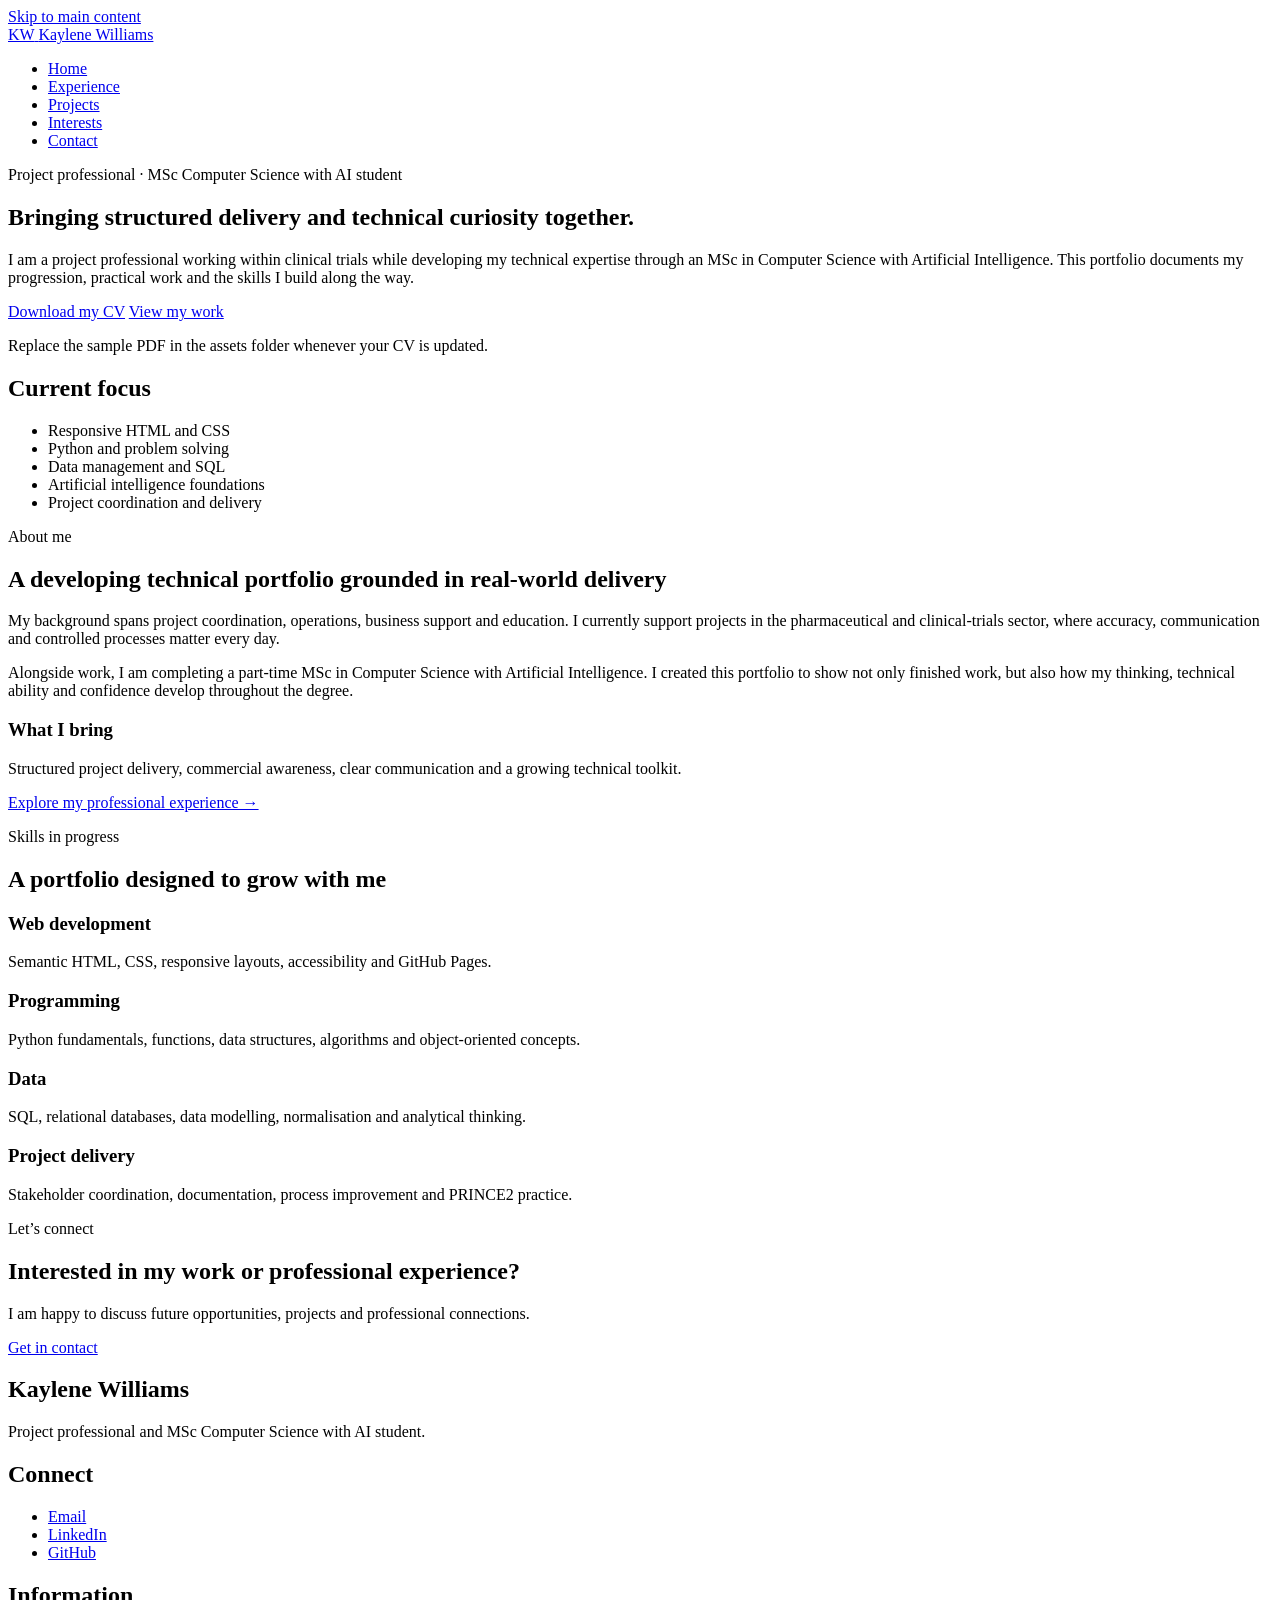
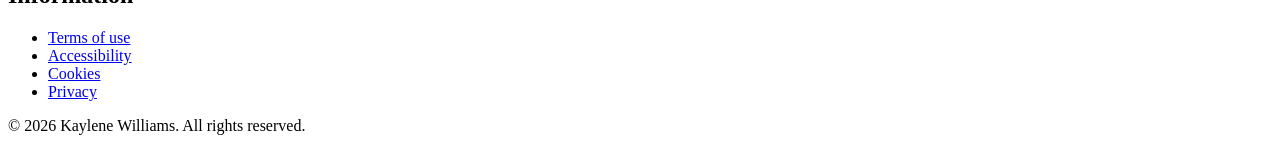
==== index.html @ 5cfa866e "Add files via upload" ====
<!DOCTYPE html>
<html lang="en">
<head>
  <meta charset="UTF-8">
  <meta name="viewport" content="width=device-width, initial-scale=1.0">
  <meta name="description" content="The professional portfolio of Kaylene Williams, project professional and MSc Computer Science with Artificial Intelligence student.">
  <title>Kaylene Williams | Portfolio</title>
  <link rel="stylesheet" href="styles.css">
</head>
<body>
  <a class="skip-link" href="#main-content">Skip to main content</a>

  <header class="site-header">
    <div class="header-inner">
      <a class="brand" href="index.html" aria-label="Kaylene Williams portfolio home">
        <span class="brand-mark" aria-hidden="true">KW</span>
        <span>Kaylene Williams</span>
      </a>
      <nav aria-label="Primary navigation">
        <ul class="nav-list">
          <li><a aria-current="page" href="index.html">Home</a></li>
          <li><a href="experience.html">Experience</a></li>
          <li><a href="projects.html">Projects</a></li>
          <li><a href="interests.html">Interests</a></li>
          <li><a href="contact.html">Contact</a></li>
        </ul>
      </nav>
    </div>
  </header>

  <main id="main-content">
    <section class="hero">
      <div class="hero-content">
        <p class="eyebrow">Project professional · MSc Computer Science with AI student</p>
        <h1>Bringing structured delivery and technical curiosity together.</h1>
        <p class="hero-summary">
          I am a project professional working within clinical trials while developing my technical
          expertise through an MSc in Computer Science with Artificial Intelligence. This portfolio
          documents my progression, practical work and the skills I build along the way.
        </p>
        <div class="button-row">
          <a class="button button-primary" href="assets/Kaylene-Williams-CV.pdf" download>Download my CV</a>
          <a class="button button-secondary" href="projects.html">View my work</a>
        </div>
        <p class="small-note">Replace the sample PDF in the assets folder whenever your CV is updated.</p>
      </div>
      <aside class="hero-panel" aria-label="Current focus">
        <h2>Current focus</h2>
        <ul class="check-list">
          <li>Responsive HTML and CSS</li>
          <li>Python and problem solving</li>
          <li>Data management and SQL</li>
          <li>Artificial intelligence foundations</li>
          <li>Project coordination and delivery</li>
        </ul>
      </aside>
    </section>

    <section class="section" aria-labelledby="about-heading">
      <div class="section-heading">
        <p class="eyebrow">About me</p>
        <h2 id="about-heading">A developing technical portfolio grounded in real-world delivery</h2>
      </div>
      <div class="two-column">
        <div>
          <p>
            My background spans project coordination, operations, business support and education.
            I currently support projects in the pharmaceutical and clinical-trials sector, where
            accuracy, communication and controlled processes matter every day.
          </p>
          <p>
            Alongside work, I am completing a part-time MSc in Computer Science with Artificial
            Intelligence. I created this portfolio to show not only finished work, but also how my
            thinking, technical ability and confidence develop throughout the degree.
          </p>
        </div>
        <div class="highlight-card">
          <h3>What I bring</h3>
          <p>Structured project delivery, commercial awareness, clear communication and a growing technical toolkit.</p>
          <a class="text-link" href="experience.html">Explore my professional experience →</a>
        </div>
      </div>
    </section>

    <section class="section section-tinted" aria-labelledby="skills-heading">
      <div class="section-heading">
        <p class="eyebrow">Skills in progress</p>
        <h2 id="skills-heading">A portfolio designed to grow with me</h2>
      </div>
      <div class="card-grid">
        <article class="card">
          <h3>Web development</h3>
          <p>Semantic HTML, CSS, responsive layouts, accessibility and GitHub Pages.</p>
        </article>
        <article class="card">
          <h3>Programming</h3>
          <p>Python fundamentals, functions, data structures, algorithms and object-oriented concepts.</p>
        </article>
        <article class="card">
          <h3>Data</h3>
          <p>SQL, relational databases, data modelling, normalisation and analytical thinking.</p>
        </article>
        <article class="card">
          <h3>Project delivery</h3>
          <p>Stakeholder coordination, documentation, process improvement and PRINCE2 practice.</p>
        </article>
      </div>
    </section>

    <section class="section callout" aria-labelledby="contact-heading">
      <div>
        <p class="eyebrow">Let’s connect</p>
        <h2 id="contact-heading">Interested in my work or professional experience?</h2>
        <p>I am happy to discuss future opportunities, projects and professional connections.</p>
      </div>
      <a class="button button-primary" href="contact.html">Get in contact</a>
    </section>
  </main>

  <footer class="site-footer">
    <div class="footer-grid">
      <section>
        <h2>Kaylene Williams</h2>
        <p>Project professional and MSc Computer Science with AI student.</p>
      </section>
      <section>
        <h2>Connect</h2>
        <ul class="footer-links">
          <li><a href="mailto:your-email@example.com">Email</a></li>
          <li><a href="https://www.linkedin.com/" rel="noopener noreferrer">LinkedIn</a></li>
          <li><a href="https://github.com/kaybytecode" rel="noopener noreferrer">GitHub</a></li>
        </ul>
      </section>
      <section>
        <h2>Information</h2>
        <ul class="footer-links">
          <li><a href="terms.html">Terms of use</a></li>
          <li><a href="accessibility.html">Accessibility</a></li>
          <li><a href="cookies.html">Cookies</a></li>
          <li><a href="privacy.html">Privacy</a></li>
        </ul>
      </section>
    </div>
    <p class="copyright">© 2026 Kaylene Williams. All rights reserved.</p>
  </footer>
</body>
</html>
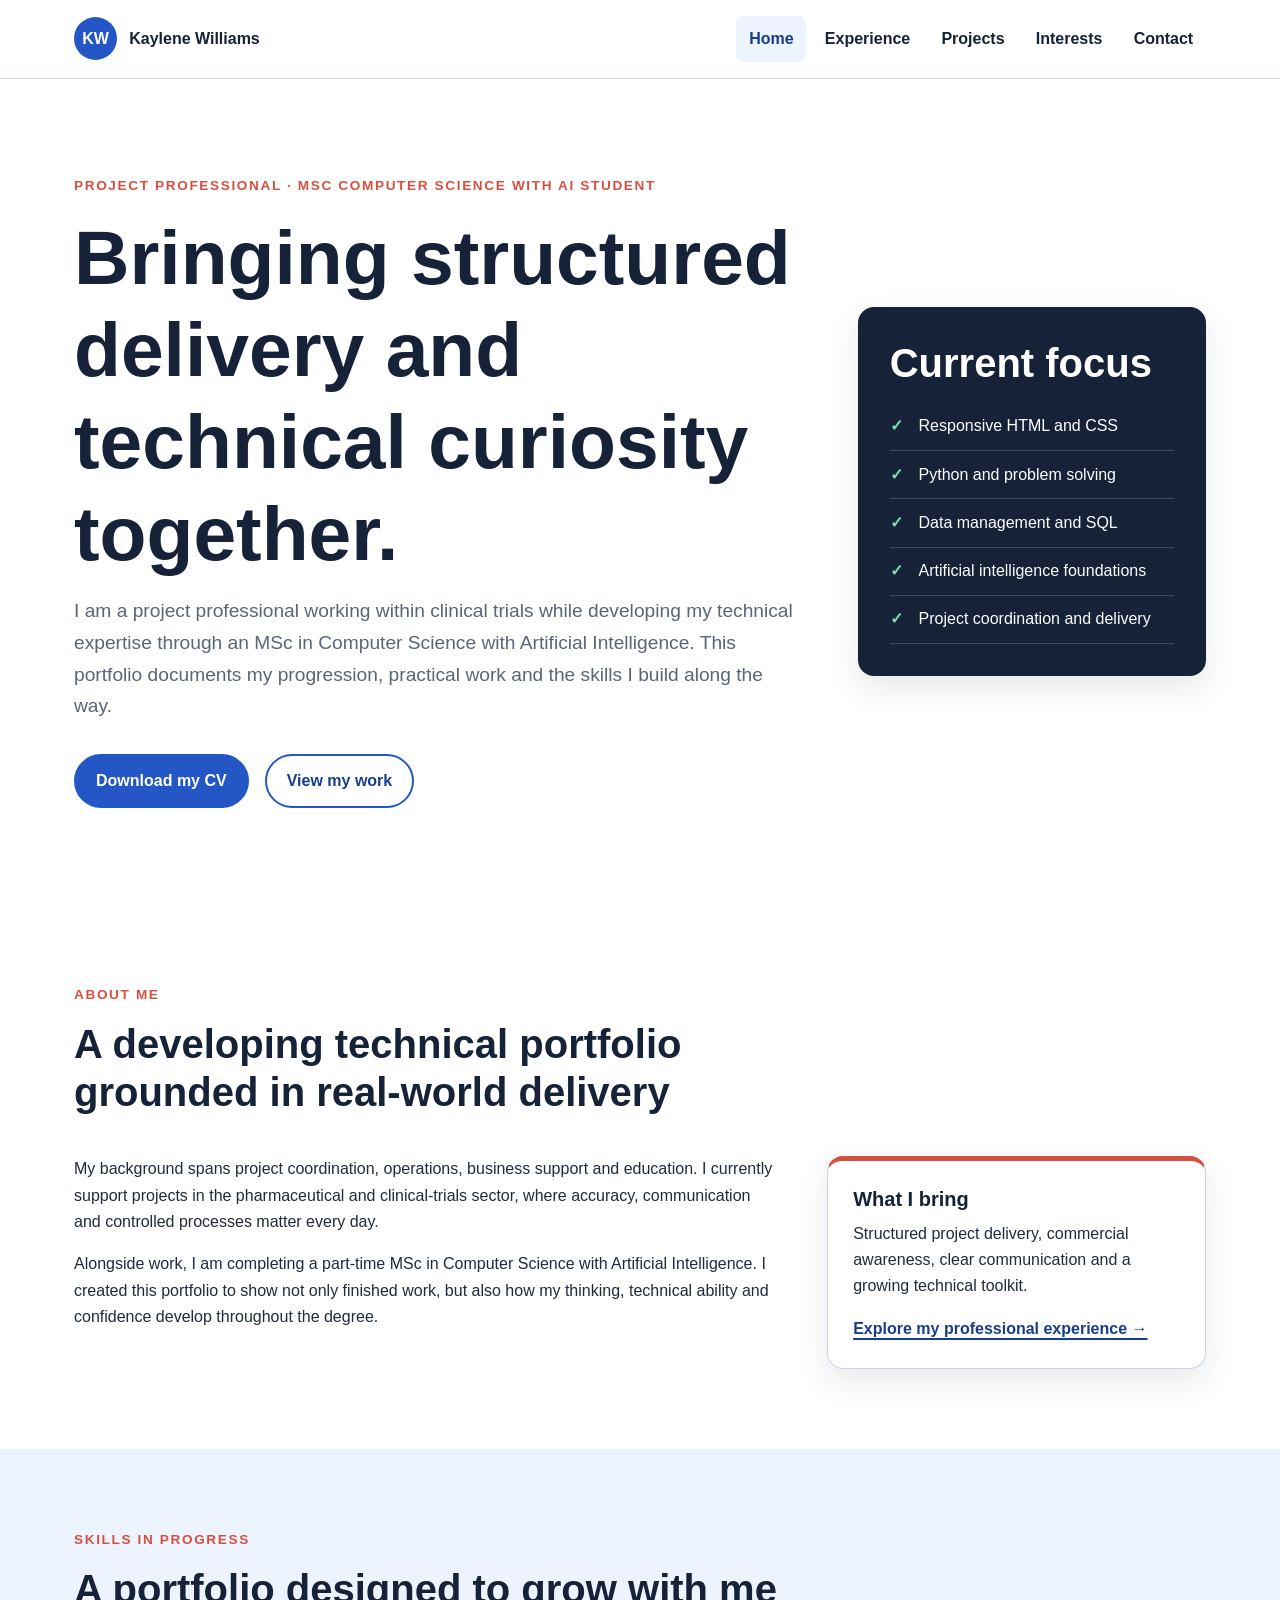
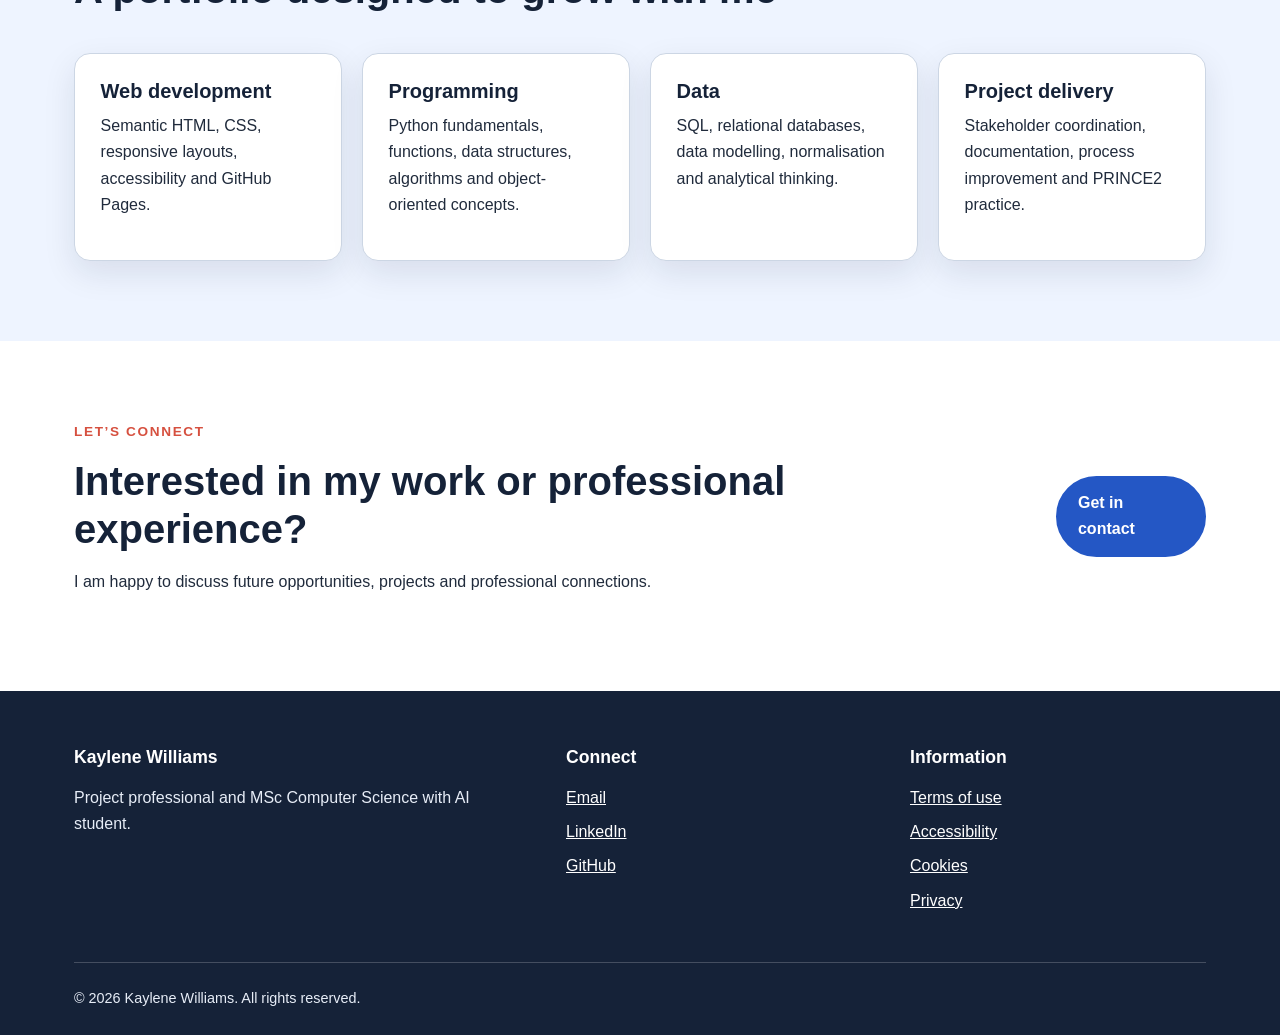
==== commit 433847c7: "Add files via upload" ====
--- a/index.html
+++ b/index.html
@@ -42,7 +42,7 @@
           <a class="button button-primary" href="assets/Kaylene-Williams-CV.pdf" download>Download my CV</a>
           <a class="button button-secondary" href="projects.html">View my work</a>
         </div>
-        <p class="small-note">Replace the sample PDF in the assets folder whenever your CV is updated.</p>
+      
       </div>
       <aside class="hero-panel" aria-label="Current focus">
         <h2>Current focus</h2>
--- a/styles.css
+++ b/styles.css
@@ -0,0 +1,167 @@
+:root {
+  --navy: #152238;
+  --blue: #2457c5;
+  --blue-dark: #173d8f;
+  --coral: #d6503f;
+  --cream: #fff9f2;
+  --pale-blue: #eef4ff;
+  --white: #ffffff;
+  --text: #202b3c;
+  --muted: #596579;
+  --border: #ccd6e4;
+  --shadow: 0 12px 32px rgba(21, 34, 56, 0.10);
+  --radius: 16px;
+  --max-width: 1180px;
+}
+
+* { box-sizing: border-box; }
+html { scroll-behavior: smooth; }
+body {
+  margin: 0;
+  background: var(--white);
+  color: var(--text);
+  font-family: Arial, Helvetica, sans-serif;
+  font-size: 1rem;
+  line-height: 1.65;
+}
+img { display: block; max-width: 100%; }
+a { color: var(--blue-dark); }
+a:hover { color: var(--coral); }
+a:focus-visible, button:focus-visible { outline: 3px solid var(--coral); outline-offset: 4px; }
+h1, h2, h3 { color: var(--navy); line-height: 1.2; }
+h1 { font-size: clamp(2.3rem, 6vw, 4.8rem); margin: 0 0 1rem; }
+h2 { font-size: clamp(1.7rem, 4vw, 2.5rem); margin: 0 0 1rem; }
+h3 { font-size: 1.25rem; margin: 0 0 0.6rem; }
+p { margin-top: 0; }
+
+.skip-link { position: absolute; left: -9999px; top: 0; z-index: 100; background: var(--navy); color: var(--white); padding: 0.75rem 1rem; }
+.skip-link:focus { left: 1rem; top: 1rem; }
+
+.site-header { background: var(--white); border-bottom: 1px solid var(--border); position: sticky; top: 0; z-index: 20; }
+.header-inner { max-width: var(--max-width); margin: 0 auto; padding: 1rem 1.5rem; display: flex; align-items: center; justify-content: space-between; gap: 2rem; }
+.brand { display: flex; align-items: center; gap: 0.75rem; color: var(--navy); font-weight: 700; text-decoration: none; }
+.brand-mark { display: grid; place-items: center; width: 2.7rem; height: 2.7rem; border-radius: 50%; background: var(--blue); color: var(--white); }
+.nav-list { display: flex; flex-wrap: wrap; gap: 0.35rem; list-style: none; margin: 0; padding: 0; }
+.nav-list a { display: block; color: var(--navy); font-weight: 700; padding: 0.6rem 0.8rem; text-decoration: none; border-radius: 8px; }
+.nav-list a:hover, .nav-list a[aria-current="page"] { background: var(--pale-blue); color: var(--blue-dark); }
+
+.hero { max-width: var(--max-width); margin: 0 auto; padding: 6rem 1.5rem; display: grid; grid-template-columns: minmax(0, 1.55fr) minmax(280px, 0.75fr); gap: 4rem; align-items: center; }
+.hero-summary { color: var(--muted); font-size: 1.2rem; max-width: 760px; }
+.hero-panel { background: var(--navy); color: var(--white); padding: 2rem; border-radius: var(--radius); box-shadow: var(--shadow); }
+.hero-panel h2 { color: var(--white); }
+.eyebrow { color: var(--coral); font-size: 0.85rem; font-weight: 800; letter-spacing: 0.12em; text-transform: uppercase; }
+.check-list { list-style: none; padding: 0; margin: 0; }
+.check-list li { padding: 0.65rem 0 0.65rem 1.8rem; border-bottom: 1px solid rgba(255,255,255,0.18); position: relative; }
+.check-list li::before { content: "✓"; position: absolute; left: 0; color: #7bdcb5; font-weight: 800; }
+
+.section { max-width: var(--max-width); margin: 0 auto; padding: 5rem 1.5rem; }
+.section-tinted { max-width: none; background: var(--pale-blue); padding-left: max(1.5rem, calc((100% - var(--max-width)) / 2 + 1.5rem)); padding-right: max(1.5rem, calc((100% - var(--max-width)) / 2 + 1.5rem)); }
+.section-heading { max-width: 800px; margin-bottom: 2.5rem; }
+.two-column { display: grid; grid-template-columns: 1.3fr 0.7fr; gap: 3rem; align-items: start; }
+.highlight-card, .card, .project-card, .gallery-card, .contact-panel { background: var(--white); border: 1px solid var(--border); border-radius: var(--radius); padding: 1.6rem; box-shadow: var(--shadow); }
+.highlight-card { border-top: 5px solid var(--coral); }
+.card-grid { display: grid; grid-template-columns: repeat(4, 1fr); gap: 1.25rem; }
+.card-label, .timeline-date { color: var(--blue-dark); font-size: 0.85rem; font-weight: 800; letter-spacing: 0.06em; text-transform: uppercase; }
+.button-row { display: flex; flex-wrap: wrap; gap: 1rem; margin-top: 2rem; }
+.button { display: inline-block; border: 2px solid var(--blue); border-radius: 999px; font-weight: 800; padding: 0.75rem 1.25rem; text-decoration: none; }
+.button-primary { background: var(--blue); color: var(--white); }
+.button-primary:hover { background: var(--blue-dark); border-color: var(--blue-dark); color: var(--white); }
+.button-secondary { background: transparent; color: var(--blue-dark); }
+.small-note { color: var(--muted); font-size: 0.9rem; margin-top: 1rem; }
+.text-link { font-weight: 800; text-decoration-thickness: 2px; text-underline-offset: 4px; }
+.callout { display: flex; align-items: center; justify-content: space-between; gap: 2rem; }
+
+.page-banner { background: var(--cream); padding: 5rem max(1.5rem, calc((100% - var(--max-width)) / 2 + 1.5rem)); }
+.page-banner p:last-child { color: var(--muted); font-size: 1.15rem; max-width: 760px; }
+.timeline { border-left: 3px solid var(--border); margin-left: 0.6rem; padding-left: 2.2rem; }
+.timeline-item { position: relative; padding: 0 0 3.5rem; max-width: 900px; }
+.timeline-item::before { content: ""; position: absolute; left: -2.73rem; top: 0.4rem; width: 1rem; height: 1rem; border: 4px solid var(--blue); border-radius: 50%; background: var(--white); }
+.organisation { color: var(--muted); font-weight: 700; }
+.achievement { background: var(--pale-blue); border-left: 4px solid var(--blue); padding: 1rem; }
+
+.project-grid { display: grid; grid-template-columns: repeat(2, 1fr); gap: 1.5rem; }
+.project-card { display: flex; flex-direction: column; }
+.project-card .text-link, .project-card .coming-soon { margin-top: auto; }
+.tag-list { display: flex; flex-wrap: wrap; list-style: none; gap: 0.5rem; margin: 1rem 0 1.5rem; padding: 0; }
+.tag-list li { background: var(--pale-blue); color: var(--blue-dark); border-radius: 999px; font-size: 0.85rem; font-weight: 700; padding: 0.3rem 0.75rem; }
+.coming-soon { color: var(--muted); font-weight: 700; }
+
+.gallery-grid { display: grid; grid-template-columns: repeat(3, 1fr); gap: 1.5rem; }
+.gallery-card { margin: 0; padding: 0; overflow: hidden; }
+.gallery-card figcaption { padding: 1.4rem; }
+.image-placeholder { aspect-ratio: 4 / 3; background-color: var(--pale-blue); background-size: cover; }
+.cooking { background-image: linear-gradient(135deg, #f4a261, #e76f51); }
+.outdoors { background-image: linear-gradient(135deg, #84a98c, #2f6690); }
+.reading { background-image: linear-gradient(135deg, #cdb4db, #6d597a); }
+.travel { background-image: linear-gradient(135deg, #8ecae6, #ffb703); }
+.creative { background-image: linear-gradient(135deg, #ffafcc, #9b5de5); }
+.learning { background-image: linear-gradient(135deg, #90e0ef, #2457c5); }
+
+.contact-grid { display: grid; grid-template-columns: 1fr 1fr; gap: 3rem; align-items: start; }
+.contact-list p { padding-bottom: 1rem; border-bottom: 1px solid var(--border); }
+.contact-panel { background: var(--pale-blue); }
+.contact-grid form {
+  display: grid;
+  gap: 0.75rem;
+  margin-top: 1.5rem;
+}
+
+.contact-grid label {
+  font-weight: 700;
+}
+
+.contact-grid input,
+.contact-grid textarea {
+  width: 100%;
+  padding: 0.75rem;
+  border: 1px solid var(--border);
+  border-radius: 0.5rem;
+  font: inherit;
+}
+
+.contact-grid textarea {
+  resize: vertical;
+}
+
+.contact-grid form .button {
+  justify-self: start;
+  margin-top: 0.5rem;
+}
+
+.legal-page { max-width: 850px; margin: 0 auto; padding: 5rem 1.5rem; }
+.legal-page h1 { font-size: clamp(2.2rem, 5vw, 3.5rem); }
+
+.site-footer { background: var(--navy); color: #e7edf7; padding: 3.5rem max(1.5rem, calc((100% - var(--max-width)) / 2 + 1.5rem)) 1.5rem; }
+.site-footer h2 { color: var(--white); font-size: 1.1rem; }
+.site-footer a { color: var(--white); }
+.site-footer a:hover { color: #ffb7ad; }
+.footer-grid { display: grid; grid-template-columns: 1.5fr 1fr 1fr; gap: 3rem; }
+.footer-links { list-style: none; padding: 0; margin: 0; }
+.footer-links li { margin-bottom: 0.5rem; }
+.copyright { border-top: 1px solid rgba(255,255,255,0.2); margin: 2.5rem 0 0; padding-top: 1.5rem; font-size: 0.9rem; }
+
+@media (max-width: 900px) {
+  .header-inner { align-items: flex-start; flex-direction: column; gap: 0.8rem; }
+  .site-header { position: static; }
+  .hero, .two-column, .contact-grid { grid-template-columns: 1fr; }
+  .hero { padding-top: 4rem; gap: 2rem; }
+  .card-grid, .gallery-grid { grid-template-columns: repeat(2, 1fr); }
+  .footer-grid { grid-template-columns: repeat(2, 1fr); }
+}
+
+@media (max-width: 620px) {
+  .header-inner { padding: 1rem; }
+  .nav-list { display: grid; grid-template-columns: repeat(2, 1fr); width: 100%; }
+  .nav-list a { text-align: center; }
+  .hero, .section { padding: 3.5rem 1rem; }
+  .page-banner { padding: 3.5rem 1rem; }
+  .card-grid, .project-grid, .gallery-grid, .footer-grid { grid-template-columns: 1fr; }
+  .callout { align-items: flex-start; flex-direction: column; }
+  .button { width: 100%; text-align: center; }
+  .timeline { padding-left: 1.7rem; }
+  .timeline-item::before { left: -2.23rem; }
+}
+
+@media (prefers-reduced-motion: reduce) {
+  html { scroll-behavior: auto; }
+}
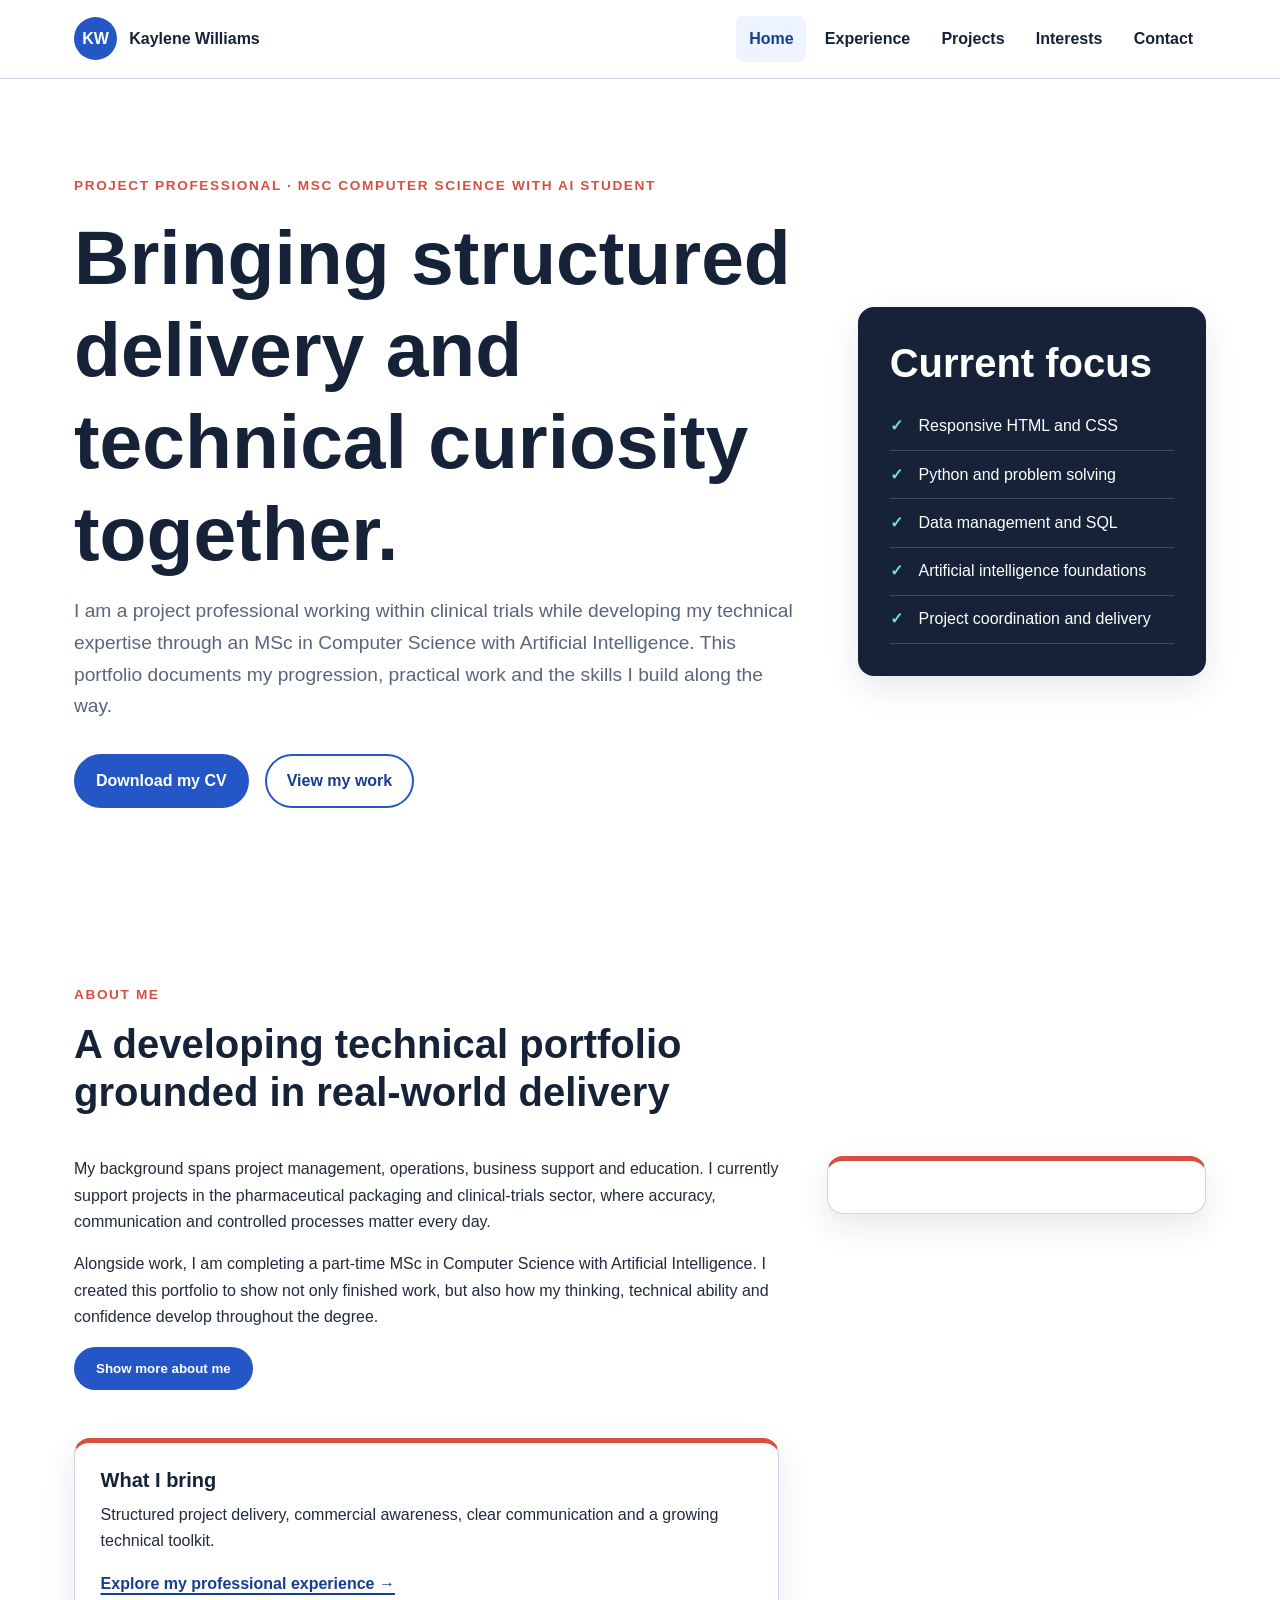
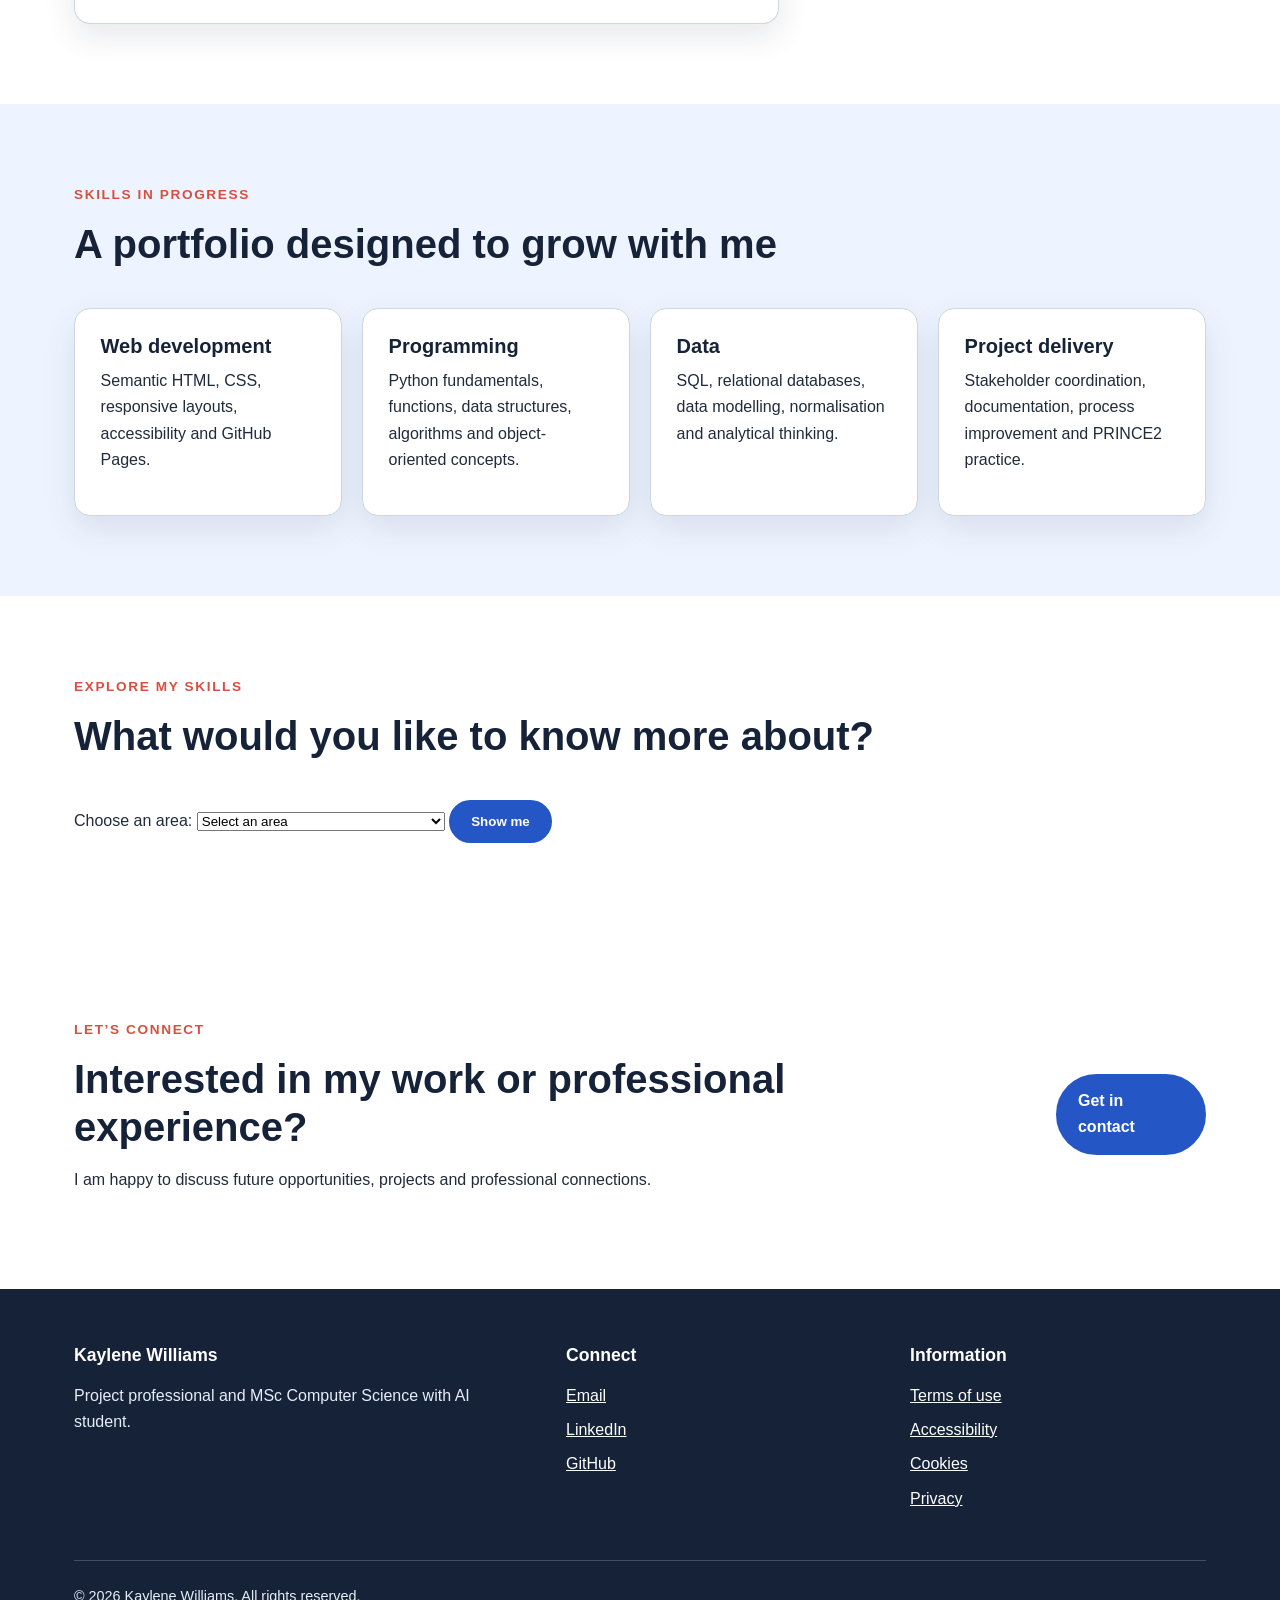
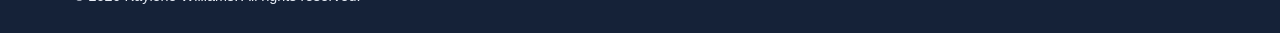
==== commit f6ed2c49: "Add files via upload" ====
--- a/index.html
+++ b/index.html
@@ -6,7 +6,9 @@
   <meta name="description" content="The professional portfolio of Kaylene Williams, project professional and MSc Computer Science with Artificial Intelligence student.">
   <title>Kaylene Williams | Portfolio</title>
   <link rel="stylesheet" href="styles.css">
+  <script src="script.js" defer></script>
 </head>
+
 <body>
   <a class="skip-link" href="#main-content">Skip to main content</a>
 
@@ -64,8 +66,8 @@
       <div class="two-column">
         <div>
           <p>
-            My background spans project coordination, operations, business support and education.
-            I currently support projects in the pharmaceutical and clinical-trials sector, where
+            My background spans project management, operations, business support and education.
+            I currently support projects in the pharmaceutical packaging and clinical-trials sector, where
             accuracy, communication and controlled processes matter every day.
           </p>
           <p>
@@ -73,6 +75,46 @@
             Intelligence. I created this portfolio to show not only finished work, but also how my
             thinking, technical ability and confidence develop throughout the degree.
           </p>
+
+          <button
+    id="about-toggle"
+    class="button button-primary"
+    type="button"
+    aria-expanded="false"
+    aria-controls="about-extra">
+    Show more about me
+  </button>
+
+  <div id="about-extra" hidden>
+    <p>
+  I enjoy finding ways to make things work better, whether that
+  means organising a project, untangling a process or finding
+  a clearer way to share information. My professional experience
+  has made me curious about how technology could help with the
+  everyday challenges people face at work.
+</p>
+
+<p>
+  Studying Computer Science with AI is giving me the opportunity
+  to turn that curiosity into practical skills. I am particularly
+  interested in how software, data and AI can reduce repetitive
+  tasks and give people more time to focus on work that needs
+  their judgement and expertise.
+</p>
+
+<p>
+  I would like to build on my experience and knowledge to create solutions that help people
+  rather than leave it behind. This portfolio is a space to
+  share that progression: what I am learning, what I can create
+  and how I can apply it. I am proud of where I have started,
+  and excited to see where these skills take me.
+</p>
+  </div>
+
+</div>
+
+<div class="highlight-card">
+
         </div>
         <div class="highlight-card">
           <h3>What I bring</h3>
@@ -106,6 +148,31 @@
         </article>
       </div>
     </section>
+
+    <section class="section" aria-labelledby="explore-heading">
+  <div class="section-heading">
+    <p class="eyebrow">Explore my skills</p>
+    <h2 id="explore-heading">What would you like to know more about?</h2>
+  </div>
+
+  <form id="skills-form">
+    <label for="skill-choice">Choose an area:</label>
+   <select id="skill-choice" name="skill" required>
+    <option value="">Select an area</option>
+    <option value="delivery">Project coordination and delivery</option>
+    <option value="communication">Client and stakeholder communication</option>
+    <option value="improvement">Process improvement</option>
+    <option value="quality">Documentation and quality</option>
+    <option value="web">Web development</option>
+    <option value="python">Python and problem-solving</option>
+    <option value="data">Data and SQL</option>
+    <option value="organisation">Organisation and prioritisation</option>
+</select>
+    <button class="button button-primary" type="submit">Show me</button>
+  </form>
+
+  <p id="skill-result" aria-live="polite"></p>
+</section>
 
     <section class="section callout" aria-labelledby="contact-heading">
       <div>
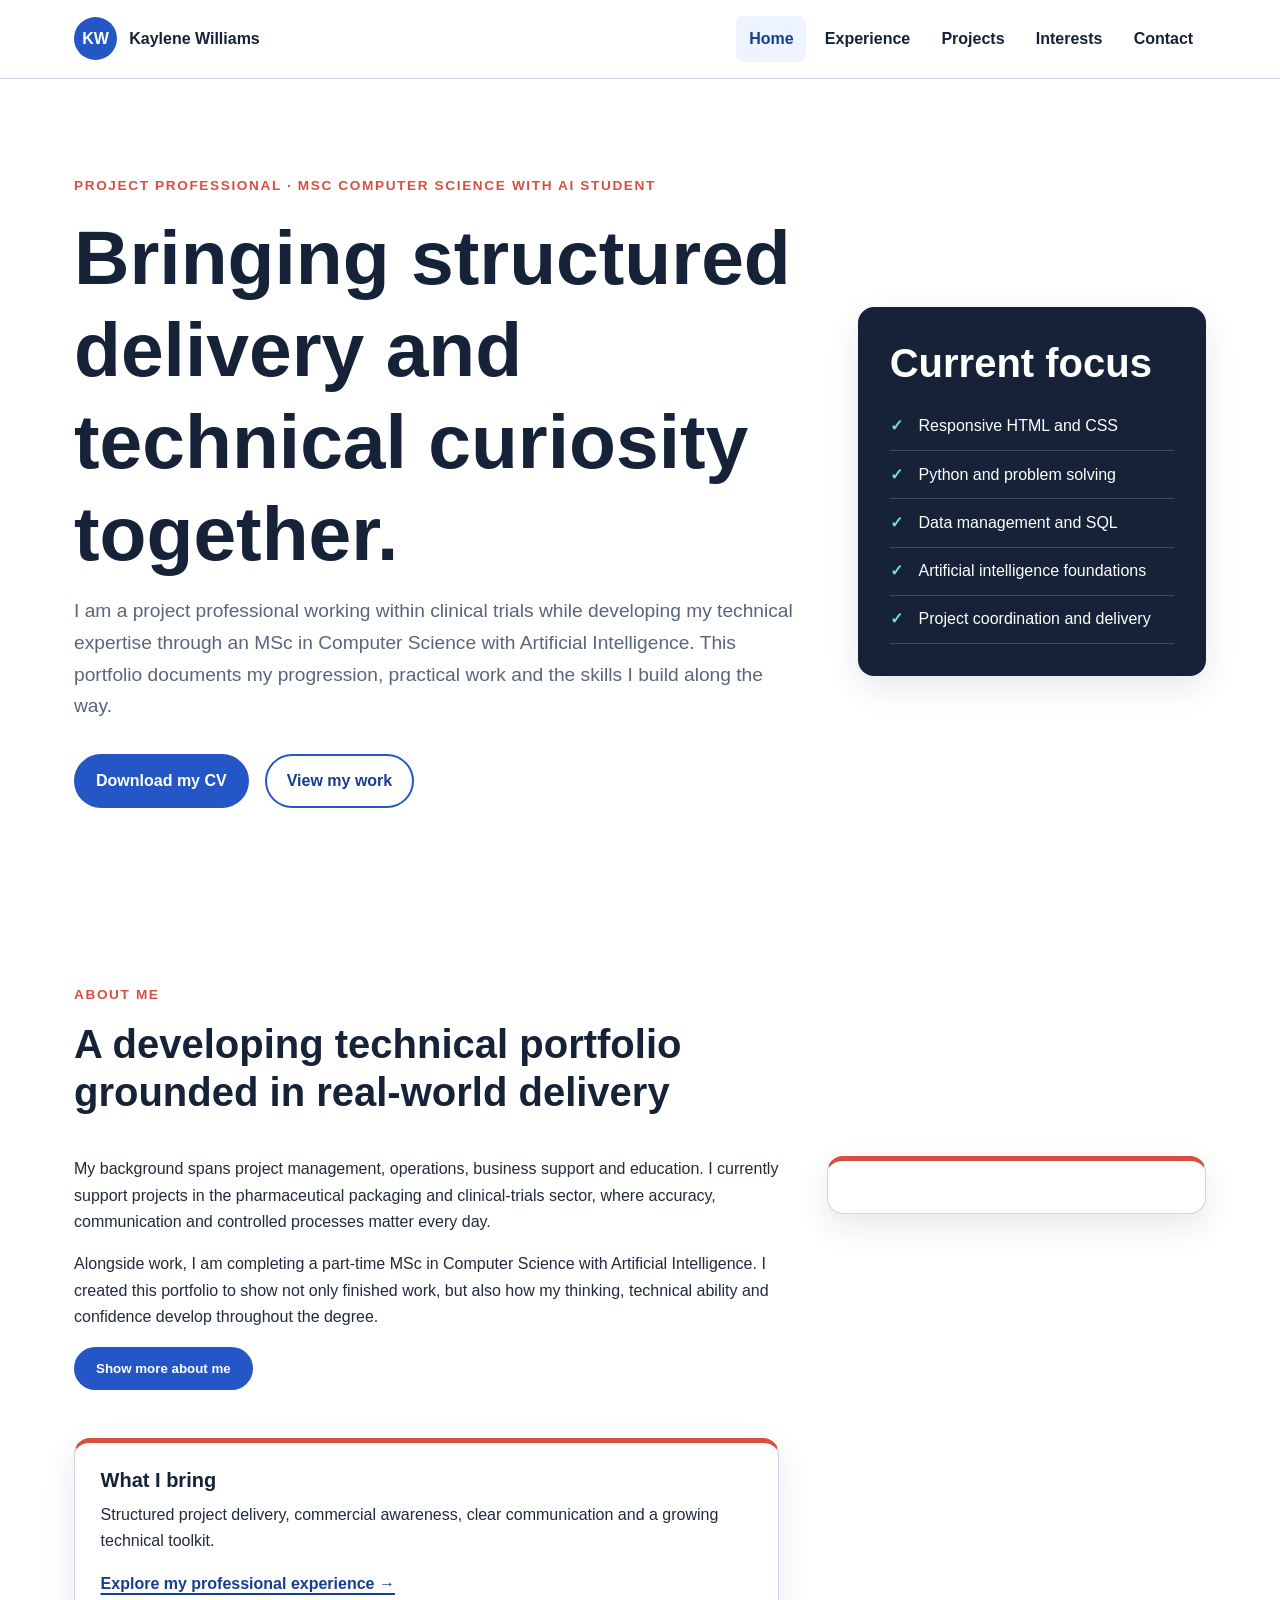
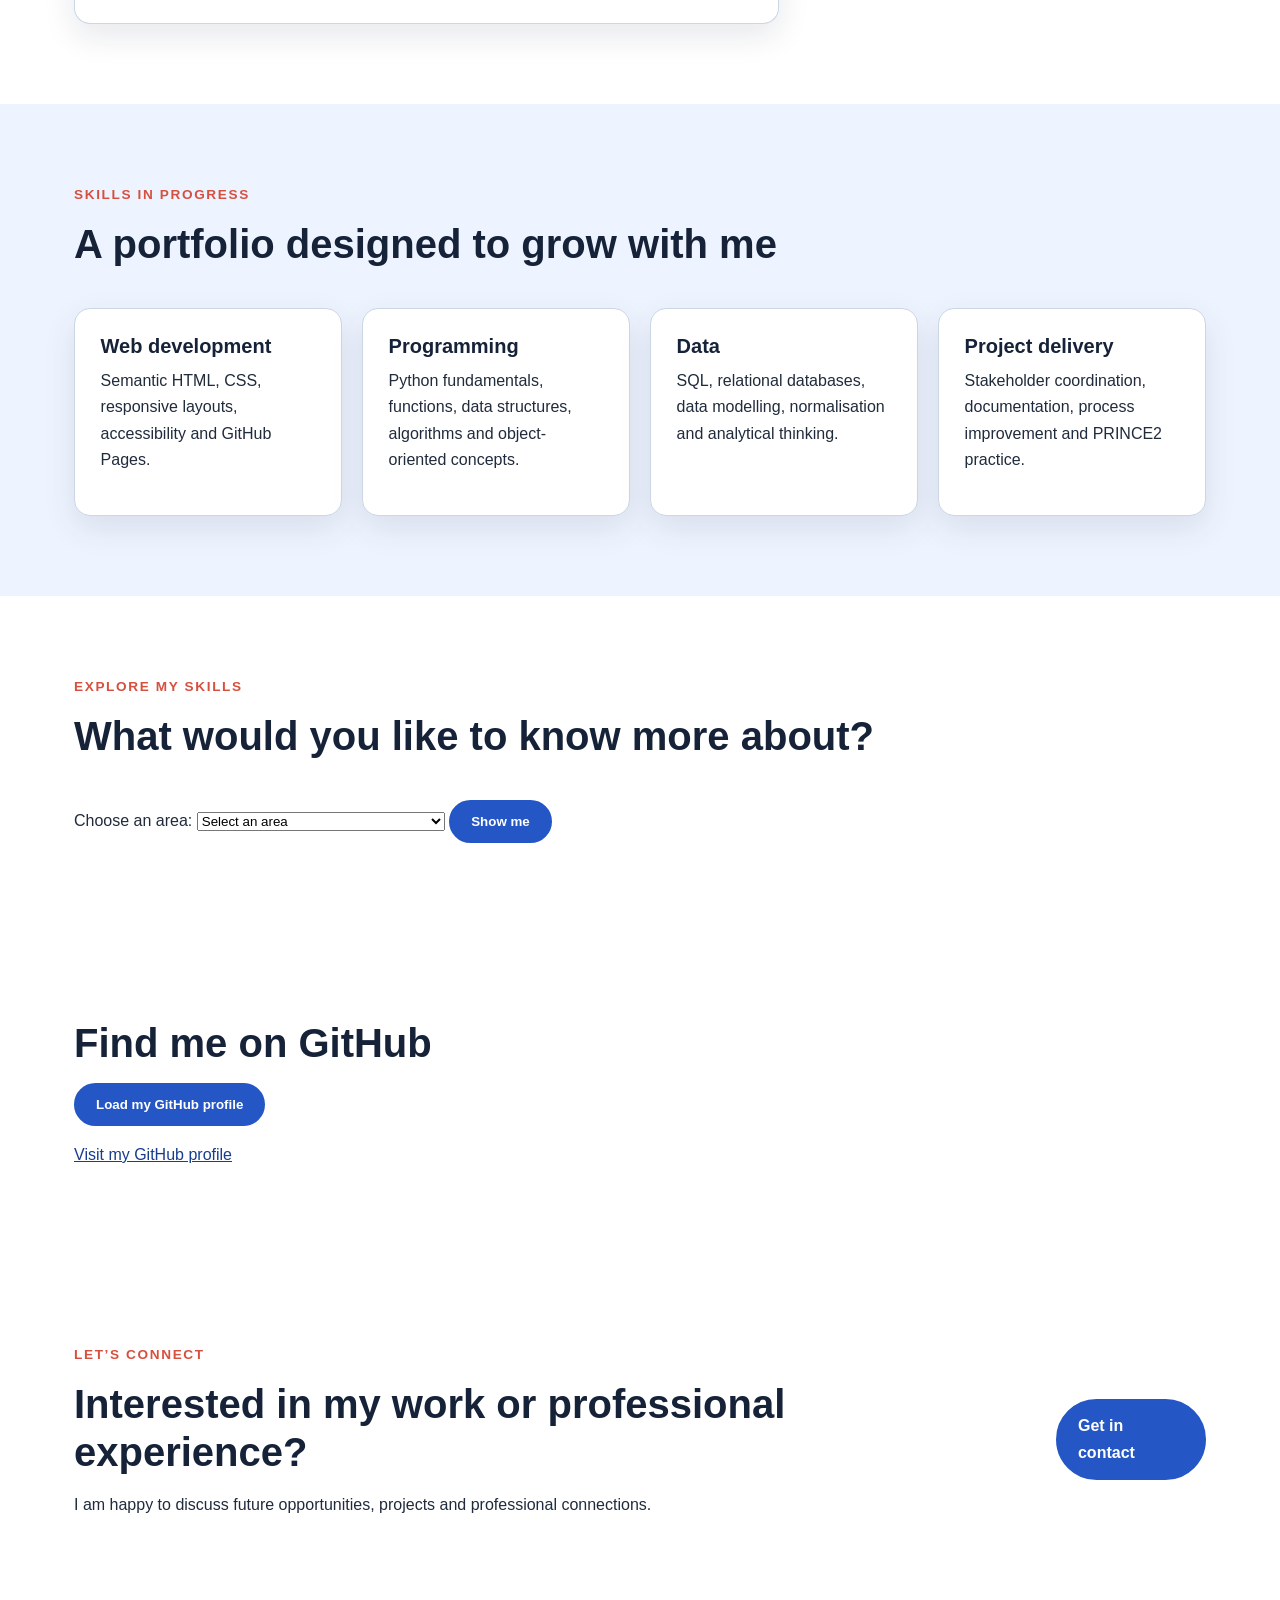
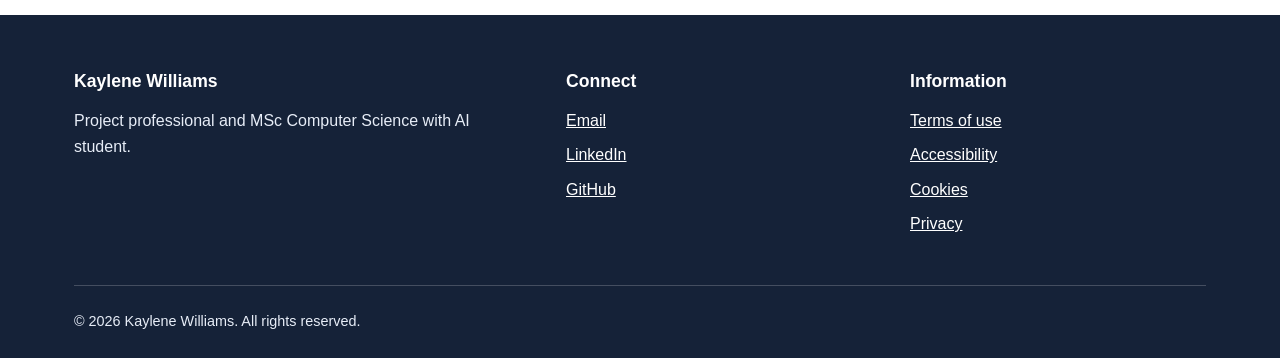
==== commit 69a3c9f6: "Add files via upload" ====
--- a/index.html
+++ b/index.html
@@ -174,6 +174,22 @@
   <p id="skill-result" aria-live="polite"></p>
 </section>
 
+<section class="section" aria-labelledby="github-heading">
+  <h2 id="github-heading">Find me on GitHub</h2>
+
+  <button id="github-button" class="button button-primary" type="button">
+    Load my GitHub profile
+  </button>
+
+  <p id="github-result" aria-live="polite"></p>
+  <a href="https://github.com/kaybytecode">Visit my GitHub profile</a>
+</section>
+
+  <p id="github-status" role="status" aria-live="polite"></p>
+
+  <div id="github-projects" class="card-grid"></div>
+</section>
+
     <section class="section callout" aria-labelledby="contact-heading">
       <div>
         <p class="eyebrow">Let’s connect</p>
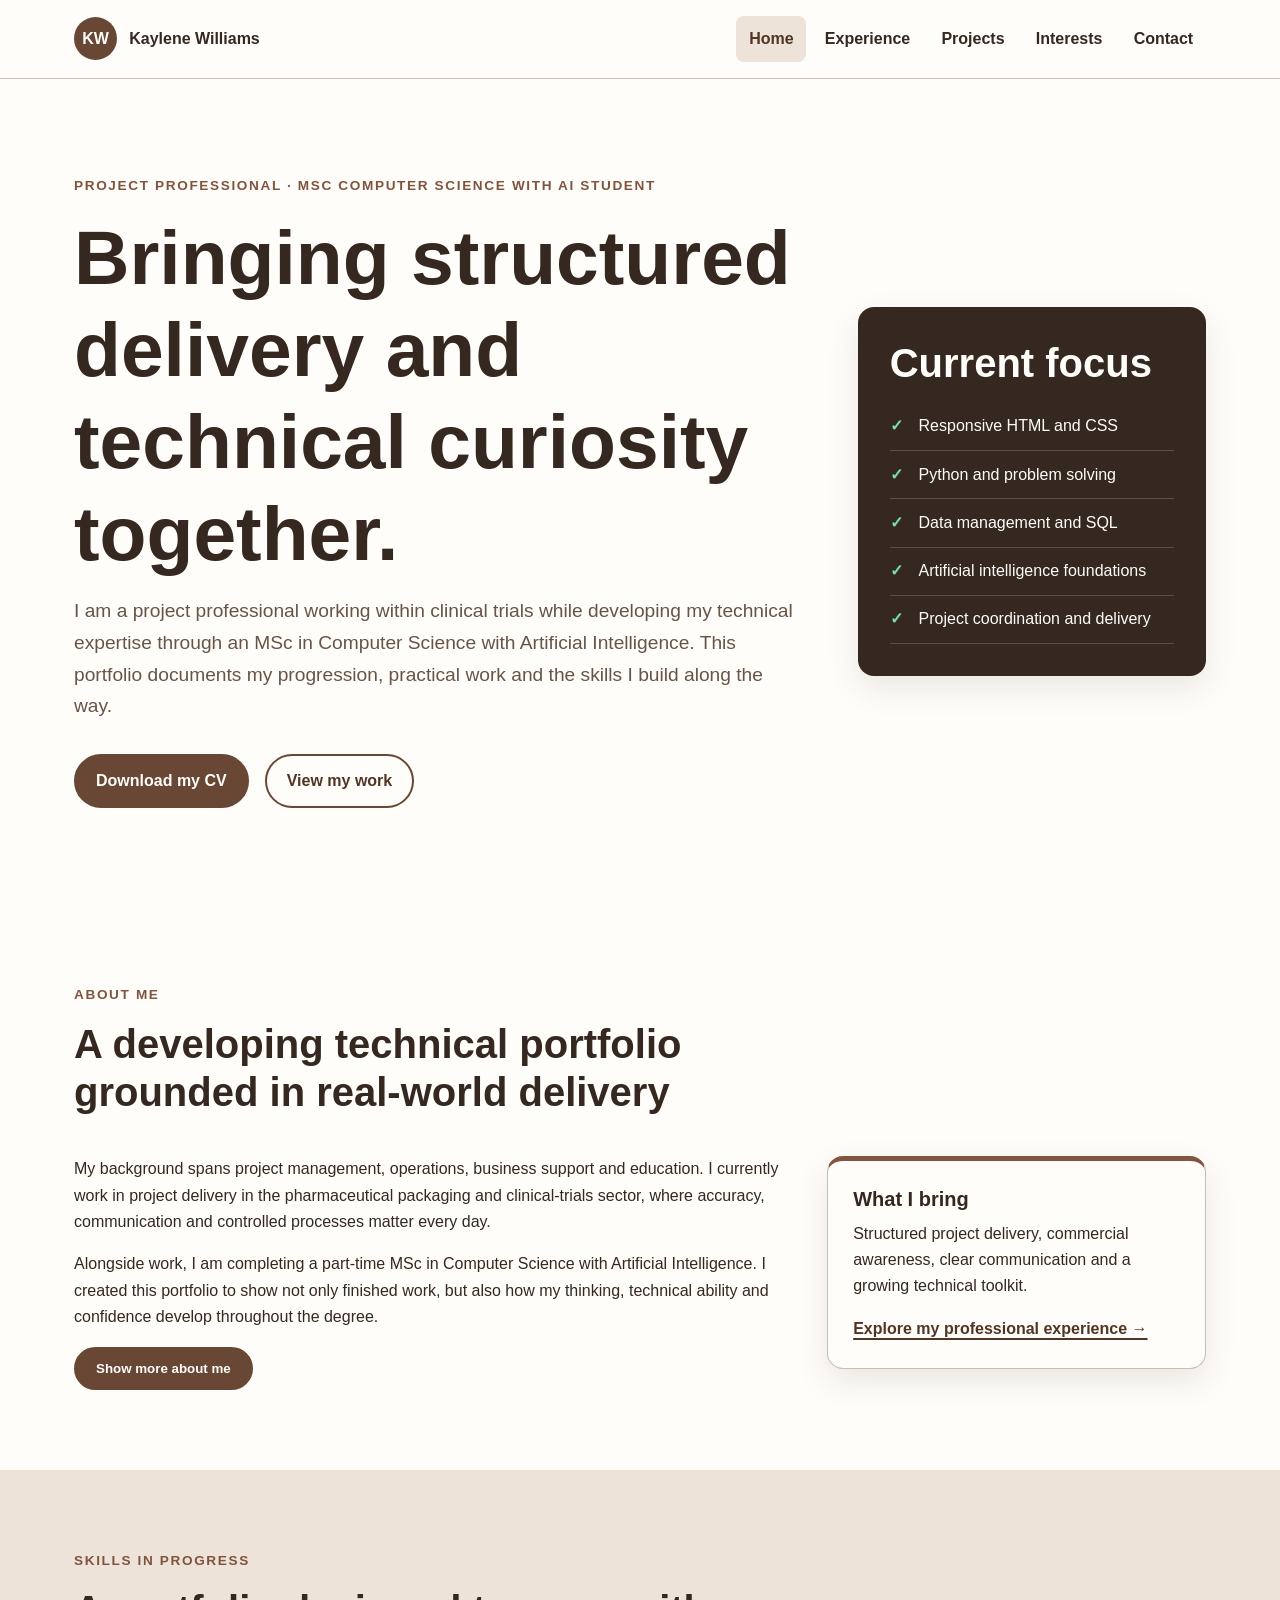
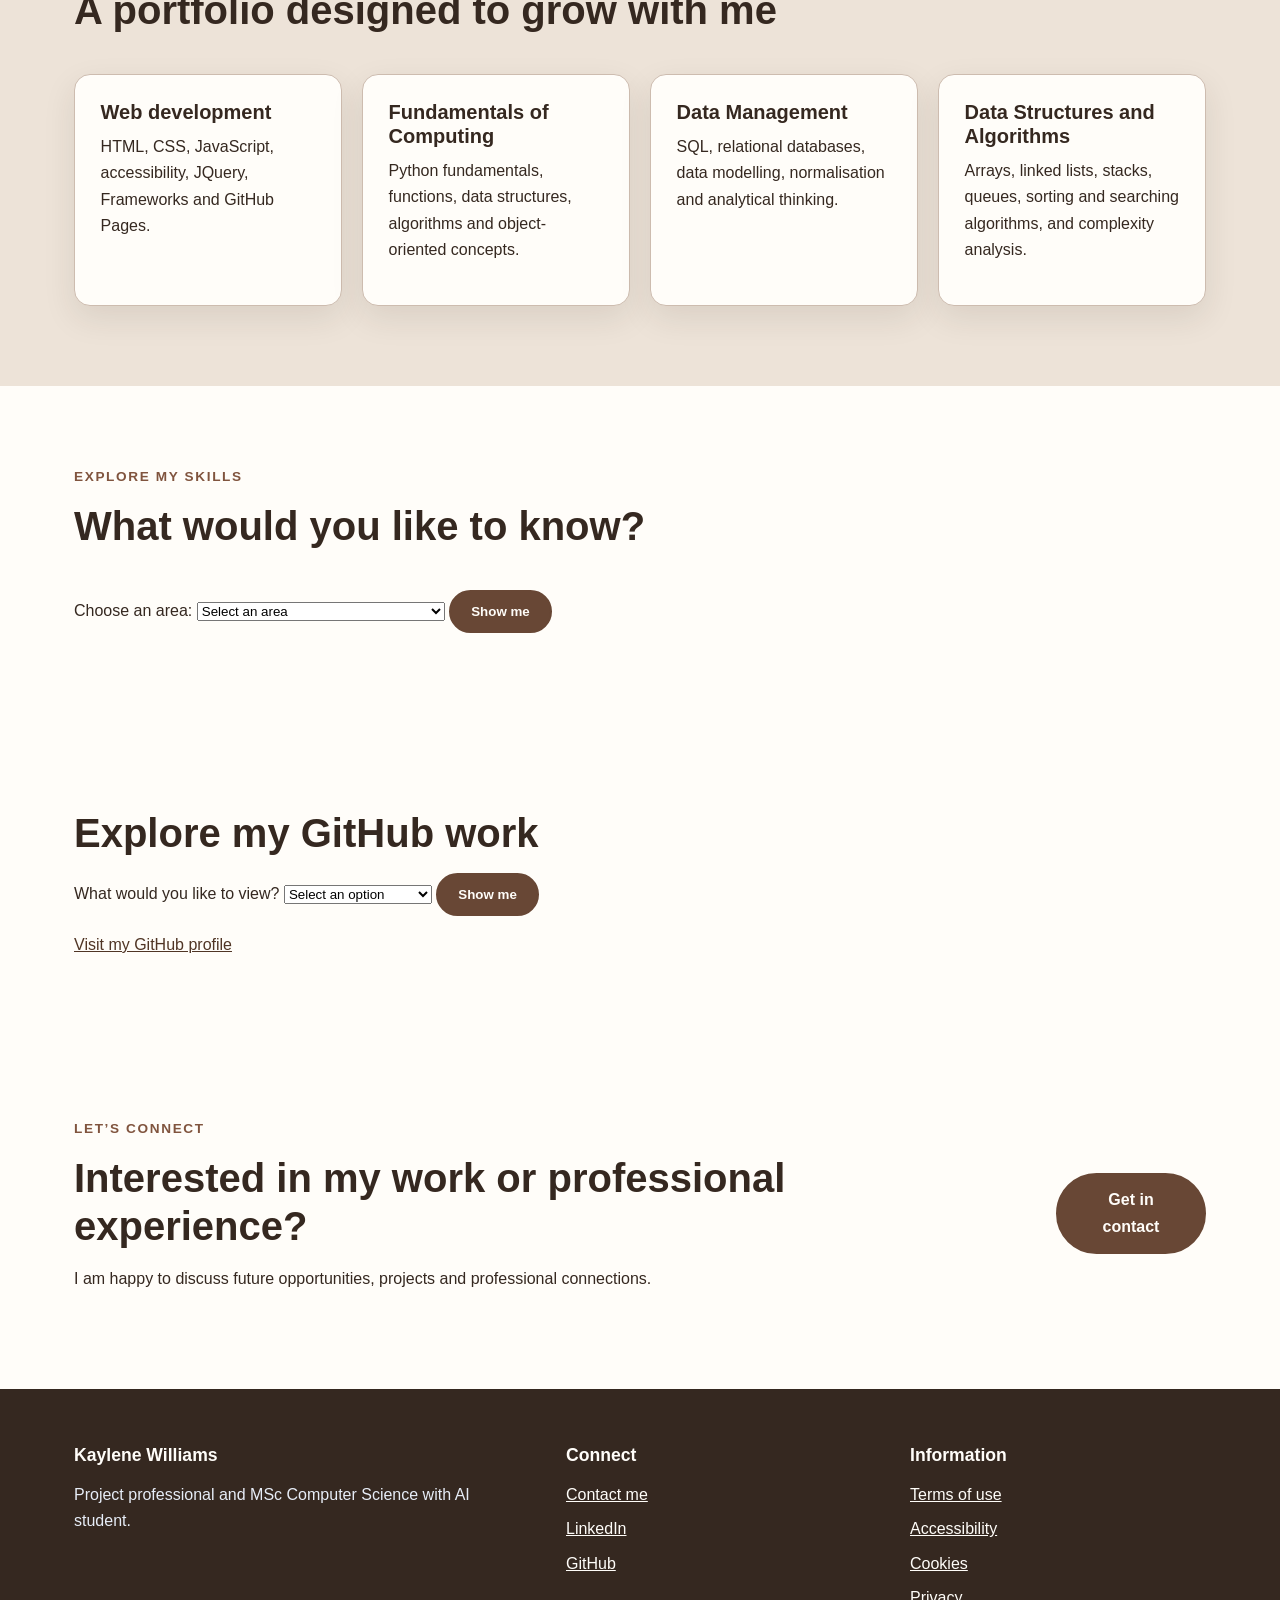
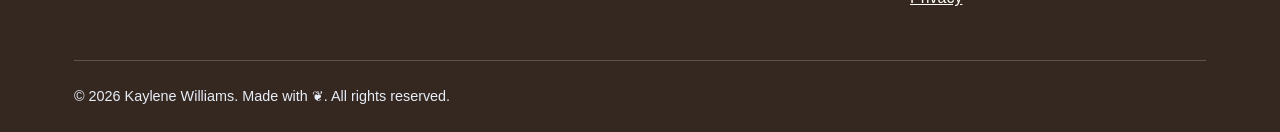
==== commit cd65275c: "Add files via upload" ====
--- a/index.html
+++ b/index.html
@@ -1,53 +1,84 @@
 <!DOCTYPE html>
 <html lang="en">
+
 <head>
   <meta charset="UTF-8">
   <meta name="viewport" content="width=device-width, initial-scale=1.0">
-  <meta name="description" content="The professional portfolio of Kaylene Williams, project professional and MSc Computer Science with Artificial Intelligence student.">
+  <meta name="description" content="Kaylene Williams' professional portfolio and MSc Computer Science with AI learning journey.">
+
   <title>Kaylene Williams | Portfolio</title>
-  <link rel="stylesheet" href="styles.css">
+
+   <link rel="stylesheet" href="styles.css">
+
+  <script src="https://code.jquery.com/jquery-3.7.1.min.js" defer></script>
   <script src="script.js" defer></script>
 </head>
 
 <body>
-  <a class="skip-link" href="#main-content">Skip to main content</a>
+
+  <a class="skip-link" href="#main-content">
+    Skip to main content
+  </a>
 
   <header class="site-header">
     <div class="header-inner">
-      <a class="brand" href="index.html" aria-label="Kaylene Williams portfolio home">
+
+      <a class="brand" href="index.html"
+         aria-label="Kaylene Williams portfolio home">
         <span class="brand-mark" aria-hidden="true">KW</span>
         <span>Kaylene Williams</span>
       </a>
+
       <nav aria-label="Primary navigation">
         <ul class="nav-list">
-          <li><a aria-current="page" href="index.html">Home</a></li>
+          <li><a href="index.html" aria-current="page">Home</a></li>
           <li><a href="experience.html">Experience</a></li>
           <li><a href="projects.html">Projects</a></li>
           <li><a href="interests.html">Interests</a></li>
           <li><a href="contact.html">Contact</a></li>
         </ul>
       </nav>
+
     </div>
   </header>
 
   <main id="main-content">
+
     <section class="hero">
       <div class="hero-content">
-        <p class="eyebrow">Project professional · MSc Computer Science with AI student</p>
-        <h1>Bringing structured delivery and technical curiosity together.</h1>
+
+        <p class="eyebrow">
+          Project professional · MSc Computer Science with AI student
+        </p>
+
+        <h1>
+          Bringing structured delivery and technical curiosity together.
+        </h1>
+
         <p class="hero-summary">
-          I am a project professional working within clinical trials while developing my technical
-          expertise through an MSc in Computer Science with Artificial Intelligence. This portfolio
-          documents my progression, practical work and the skills I build along the way.
+          I am a project professional working within clinical trials
+          while developing my technical expertise through an MSc in
+          Computer Science with Artificial Intelligence. This portfolio
+          documents my progression, practical work and the skills I
+          build along the way.
         </p>
+
         <div class="button-row">
-          <a class="button button-primary" href="assets/Kaylene-Williams-CV.pdf" download>Download my CV</a>
-          <a class="button button-secondary" href="projects.html">View my work</a>
+          <a class="button button-primary"
+          href="assets/Kaylene-Williams-CV.pdf" download>
+          Download my CV
+          </a>
+
+          <a class="button button-secondary" href="projects.html">
+            View my work
+          </a>
         </div>
-      
-      </div>
-      <aside class="hero-panel" aria-label="Current focus">
-        <h2>Current focus</h2>
+
+      </div>
+
+      <aside class="hero-panel" aria-labelledby="focus-heading">
+        <h2 id="focus-heading">Current focus</h2>
+
         <ul class="check-list">
           <li>Responsive HTML and CSS</li>
           <li>Python and problem solving</li>
@@ -58,164 +89,249 @@
       </aside>
     </section>
 
-    <section class="section" aria-labelledby="about-heading">
+      <section class="section" aria-labelledby="about-heading">
+
       <div class="section-heading">
         <p class="eyebrow">About me</p>
-        <h2 id="about-heading">A developing technical portfolio grounded in real-world delivery</h2>
-      </div>
+        <h2 id="about-heading">
+          A developing technical portfolio grounded in real-world delivery
+        </h2>
+      </div>
+
       <div class="two-column">
         <div>
-          <p>
-            My background spans project management, operations, business support and education.
-            I currently support projects in the pharmaceutical packaging and clinical-trials sector, where
-            accuracy, communication and controlled processes matter every day.
-          </p>
-          <p>
-            Alongside work, I am completing a part-time MSc in Computer Science with Artificial
-            Intelligence. I created this portfolio to show not only finished work, but also how my
-            thinking, technical ability and confidence develop throughout the degree.
-          </p>
-
-          <button
-    id="about-toggle"
-    class="button button-primary"
-    type="button"
-    aria-expanded="false"
-    aria-controls="about-extra">
-    Show more about me
-  </button>
-
-  <div id="about-extra" hidden>
-    <p>
-  I enjoy finding ways to make things work better, whether that
-  means organising a project, untangling a process or finding
-  a clearer way to share information. My professional experience
-  has made me curious about how technology could help with the
-  everyday challenges people face at work.
-</p>
-
-<p>
-  Studying Computer Science with AI is giving me the opportunity
-  to turn that curiosity into practical skills. I am particularly
-  interested in how software, data and AI can reduce repetitive
-  tasks and give people more time to focus on work that needs
-  their judgement and expertise.
-</p>
-
-<p>
-  I would like to build on my experience and knowledge to create solutions that help people
-  rather than leave it behind. This portfolio is a space to
-  share that progression: what I am learning, what I can create
-  and how I can apply it. I am proud of where I have started,
-  and excited to see where these skills take me.
-</p>
-  </div>
-
-</div>
-
-<div class="highlight-card">
-
+
+          <p>
+            My background spans project management, operations,
+            business support and education. I currently work in project delivery
+            in the pharmaceutical packaging and clinical-trials
+            sector, where accuracy, communication and controlled
+            processes matter every day.
+          </p>
+
+          <p>
+            Alongside work, I am completing a part-time MSc in Computer
+            Science with Artificial Intelligence. I created this
+            portfolio to show not only finished work, but also how my
+            thinking, technical ability and confidence develop
+            throughout the degree.
+          </p>
+
+          <button id="about-toggle"
+                  class="button button-primary"
+                  type="button"
+                  aria-expanded="false"
+                  aria-controls="about-extra">
+            Show more about me
+          </button>
+
+     <div id="about-extra" hidden>
+
+            <p>
+              I enjoy finding ways to make things work better,
+              whether that means organising a project, untangling a
+              process or finding a clearer way to share information.
+              My professional experience has made me curious about
+              how technology could help with the everyday challenges
+              people face at work.
+            </p>
+
+            <p>
+              Studying Computer Science with AI is giving me the
+              opportunity to turn that curiosity into practical
+              skills. I am particularly interested in how software,
+              data and AI can reduce repetitive tasks and give people
+              more time to focus on work that needs their judgement
+              and expertise.
+            </p>
+
+            <p>
+              I would like to build on my experience and knowledge
+              to create solutions that help people rather than leave
+              it behind. This portfolio is a space to share that
+              progression: what I am learning, what I can create
+              and how I can apply it. I am proud of where I have
+              started, and excited to see where these skills take me.
+            </p>
+
+          </div>
         </div>
+
         <div class="highlight-card">
           <h3>What I bring</h3>
-          <p>Structured project delivery, commercial awareness, clear communication and a growing technical toolkit.</p>
-          <a class="text-link" href="experience.html">Explore my professional experience →</a>
+
+          <p>
+            Structured project delivery, commercial awareness,
+            clear communication and a growing technical toolkit.
+          </p>
+
+          <a class="text-link" href="experience.html">
+            Explore my professional experience →
+          </a>
         </div>
+
       </div>
     </section>
 
-    <section class="section section-tinted" aria-labelledby="skills-heading">
+    <section class="section section-tinted"
+             aria-labelledby="skills-heading">
+
       <div class="section-heading">
         <p class="eyebrow">Skills in progress</p>
         <h2 id="skills-heading">A portfolio designed to grow with me</h2>
       </div>
+
       <div class="card-grid">
+
         <article class="card">
           <h3>Web development</h3>
-          <p>Semantic HTML, CSS, responsive layouts, accessibility and GitHub Pages.</p>
+          <p>
+            HTML, CSS, JavaScript, accessibility, JQuery, Frameworks
+            and GitHub Pages.
+          </p>
         </article>
+
         <article class="card">
-          <h3>Programming</h3>
-          <p>Python fundamentals, functions, data structures, algorithms and object-oriented concepts.</p>
+          <h3>Fundamentals of Computing</h3>
+          <p>
+            Python fundamentals, functions, data structures,
+            algorithms and object-oriented concepts.
+          </p>
         </article>
+
         <article class="card">
-          <h3>Data</h3>
-          <p>SQL, relational databases, data modelling, normalisation and analytical thinking.</p>
+          <h3>Data Management</h3>
+          <p>
+            SQL, relational databases, data modelling,
+            normalisation and analytical thinking.
+          </p>
         </article>
+
         <article class="card">
-          <h3>Project delivery</h3>
-          <p>Stakeholder coordination, documentation, process improvement and PRINCE2 practice.</p>
+          <h3>Data Structures and Algorithms</h3>
+          <p>
+            Arrays, linked lists, stacks, queues, sorting and searching
+            algorithms, and complexity analysis.
+          </p>
         </article>
+
       </div>
     </section>
 
     <section class="section" aria-labelledby="explore-heading">
-  <div class="section-heading">
-    <p class="eyebrow">Explore my skills</p>
-    <h2 id="explore-heading">What would you like to know more about?</h2>
-  </div>
-
-  <form id="skills-form">
-    <label for="skill-choice">Choose an area:</label>
-   <select id="skill-choice" name="skill" required>
-    <option value="">Select an area</option>
-    <option value="delivery">Project coordination and delivery</option>
-    <option value="communication">Client and stakeholder communication</option>
-    <option value="improvement">Process improvement</option>
-    <option value="quality">Documentation and quality</option>
-    <option value="web">Web development</option>
-    <option value="python">Python and problem-solving</option>
-    <option value="data">Data and SQL</option>
-    <option value="organisation">Organisation and prioritisation</option>
-</select>
-    <button class="button button-primary" type="submit">Show me</button>
-  </form>
-
-  <p id="skill-result" aria-live="polite"></p>
+
+      <div class="section-heading">
+        <p class="eyebrow">Explore my skills</p>
+        <h2 id="explore-heading">
+          What would you like to know?
+        </h2>
+      </div>
+
+      <form id="skills-form">
+        <label for="skill-choice">Choose an area:</label>
+
+        <select id="skill-choice" name="skill" required>
+          <option value="">Select an area</option>
+          <option value="delivery">
+            Project coordination and delivery
+          </option>
+          <option value="communication">
+            Client and stakeholder communication
+          </option>
+          <option value="improvement">Process improvement</option>
+          <option value="quality">Documentation and quality</option>
+          <option value="web">Web development</option>
+          <option value="python">Python and problem-solving</option>
+          <option value="data">Data and SQL</option>
+          <option value="organisation">
+            Organisation and prioritisation
+          </option>
+        </select>
+
+        <button class="button button-primary" type="submit">
+          Show me
+        </button>
+      </form>
+
+      <p id="skill-result" aria-live="polite"></p>
+
+    </section>
+
+    <section class="section" aria-labelledby="github-heading">
+      <h2 id="github-heading">Explore my GitHub work</h2>
+
+      <form id="github-form">
+        <label for="github-choice">What would you like to view?</label>
+
+        <select id="github-choice" name="github-choice" required>
+          <option value="">Select an option</option>
+          <option value="profile">My profile</option>
+          <option value="repositories">My latest repositories</option>
+        </select>
+
+        <button class="button button-primary" type="submit">
+          Show me
+        </button>
+      </form>
+
+  <p id="github-result" aria-live="polite"></p>
+  <ul id="github-repositories"></ul>
+
+  <a href="https://github.com/kaybytecode">
+    Visit my GitHub profile
+  </a>
 </section>
 
-<section class="section" aria-labelledby="github-heading">
-  <h2 id="github-heading">Find me on GitHub</h2>
-
-  <button id="github-button" class="button button-primary" type="button">
-    Load my GitHub profile
-  </button>
-
-  <p id="github-result" aria-live="polite"></p>
-  <a href="https://github.com/kaybytecode">Visit my GitHub profile</a>
-</section>
-
-  <p id="github-status" role="status" aria-live="polite"></p>
-
-  <div id="github-projects" class="card-grid"></div>
-</section>
-
     <section class="section callout" aria-labelledby="contact-heading">
+
       <div>
         <p class="eyebrow">Let’s connect</p>
-        <h2 id="contact-heading">Interested in my work or professional experience?</h2>
-        <p>I am happy to discuss future opportunities, projects and professional connections.</p>
-      </div>
-      <a class="button button-primary" href="contact.html">Get in contact</a>
+
+        <h2 id="contact-heading">
+          Interested in my work or professional experience?
+        </h2>
+
+        <p>
+          I am happy to discuss future opportunities,
+          projects and professional connections.
+        </p>
+      </div>
+
+      <a class="button button-primary" href="contact.html">
+        Get in contact
+      </a>
+
     </section>
+
   </main>
 
   <footer class="site-footer">
     <div class="footer-grid">
+
       <section>
         <h2>Kaylene Williams</h2>
-        <p>Project professional and MSc Computer Science with AI student.</p>
+        <p>
+          Project professional and MSc Computer Science with AI student.
+        </p>
       </section>
+
       <section>
         <h2>Connect</h2>
+
         <ul class="footer-links">
-          <li><a href="mailto:your-email@example.com">Email</a></li>
-          <li><a href="https://www.linkedin.com/" rel="noopener noreferrer">LinkedIn</a></li>
-          <li><a href="https://github.com/kaybytecode" rel="noopener noreferrer">GitHub</a></li>
+          <li><a href="contact.html">Contact me</a></li>
+          <li>
+            <a href="https://www.linkedin.com/in/kaylenewilliams">
+              LinkedIn
+            </a>
+          </li>
+          <li><a href="https://github.com/kaybytecode">GitHub</a></li>
         </ul>
       </section>
+
       <section>
         <h2>Information</h2>
+
         <ul class="footer-links">
           <li><a href="terms.html">Terms of use</a></li>
           <li><a href="accessibility.html">Accessibility</a></li>
@@ -223,8 +339,106 @@
           <li><a href="privacy.html">Privacy</a></li>
         </ul>
       </section>
+
     </div>
-    <p class="copyright">© 2026 Kaylene Williams. All rights reserved.</p>
+
+    <p class="copyright"> © 2026 Kaylene Williams. Made with ❦. All rights reserved.</p>
   </footer>
+
 </body>
 </html>
+
+<!--
+LEARNING RESOURCES AND DEVELOPMENT ACKNOWLEDGEMENTS
+
+Weekly module materials:
+Web Technologies module lectures, readings and practical activities.
+
+Week 1 — HTML foundations and publishing
+Module materials covering HTML structure, headings, paragraphs,
+links, client-server architecture and GitHub Pages publishing.
+
+Week 2 — Accessibility and usability
+Module materials covering HTML styling, text formatting,
+accessibility, user interface design and usability.
+
+Week 3 — CSS and responsive web design
+W3Schools — Responsive Web Design
+https://www.w3schools.com/css/css_rwd_intro.asp
+
+W3Schools — CSS Grid Layout
+https://www.w3schools.com/css/css_grid.asp
+
+W3Schools — CSS Examples
+https://www.w3schools.com/css/css_examples.asp
+
+Week 4 — HTML forms and JavaScript
+W3Schools — HTML Forms
+https://www.w3schools.com/html/html_forms.asp
+
+W3Schools — JavaScript Tutorial
+https://www.w3schools.com/js/default.asp
+
+Week 5 — Functions, the DOM, APIs and JSON
+W3Schools — JavaScript Function Definitions
+https://www.w3schools.com/js/js_function_definition.asp
+
+W3Schools — JavaScript HTML DOM
+https://www.w3schools.com/js/js_htmldom.asp
+
+W3Schools — JavaScript Web APIs
+https://www.w3schools.com/js/js_api_intro.asp
+
+W3Schools — JavaScript JSON
+https://www.w3schools.com/js/js_json.asp
+
+Week 6 — jQuery and frameworks
+W3Schools — jQuery Tutorial
+https://www.w3schools.com/jquery/default.asp
+
+W3Schools — jQuery Hide and Show
+https://www.w3schools.com/jquery/jquery_hide_show.asp
+
+W3Schools — jQuery Get Content and Attributes
+https://www.w3schools.com/jquery/jquery_dom_get.asp
+
+W3Schools — jQuery Examples
+https://www.w3schools.com/jquery/jquery_examples.asp
+
+W3Schools — Bootstrap 5 Get Started
+https://www.w3schools.com/bootstrap5/bootstrap_get_started.php
+
+Additional accessibility resources:
+freeCodeCamp.org — I used the following to learn Accessibility: Full a11y Tutorial
+https://www.youtube.com/watch?v=e2nkq3h1P68
+
+Coding2GO — Why You Should Start Using ARIA Attributes in HTML
+https://www.youtube.com/watch?v=JP2VkfYF5HU
+
+Bootstrap accessibility guidance:
+https://github.com/twbs/bootstrap/blob/v5.0.2/site/content/docs/5.0/getting-started/accessibility.md
+
+Additional HTML resources:
+Bro Code — I used the following to learn HTML Hyperlinks in 4 Minutes
+https://www.youtube.com/watch?v=ZOI7Tq5Zq2s
+
+Bro Code — I used the following to learn HTML Forms in 8 Minutes
+https://www.youtube.com/watch?v=2O8pkybH6po
+
+External services used:
+Formspree — contact form submission service
+https://formspree.io/forms
+
+GitHub API — public profile and repository information
+https://api.github.com/users/kaybytecode
+https://api.github.com/users/kaybytecode/repos?sort=updated&per_page=3
+
+Design research:
+Wix — I reviewed different website layouts for inspiration and
+used browser developer tools to investigate their HTML and CSS.
+https://www.wix.com/
+
+Aesop — I reviewed as a visual reference for
+its warm cream backgrounds, earthy colours and understated styling (and to make sure my colours were easily legible)
+https://www.aesop.com/
+-->
--- a/styles.css
+++ b/styles.css
@@ -1,21 +1,27 @@
 :root {
-  --navy: #152238;
-  --blue: #2457c5;
-  --blue-dark: #173d8f;
-  --coral: #d6503f;
-  --cream: #fff9f2;
-  --pale-blue: #eef4ff;
-  --white: #ffffff;
-  --text: #202b3c;
-  --muted: #596579;
-  --border: #ccd6e4;
-  --shadow: 0 12px 32px rgba(21, 34, 56, 0.10);
+  --navy: #352820;
+  --blue: #684735;
+  --blue-dark: #503525;
+  --coral: #80543E;
+  --cream: #FAF7F2;
+  --pale-blue: #EDE3D8;
+  --white: #FFFDF9;
+  --text: #352820;
+  --muted: #665448;
+  --border: #CDBCAF;
+  --shadow: 0 12px 32px rgba(53, 40, 32, 0.10);
   --radius: 16px;
   --max-width: 1180px;
 }
 
-* { box-sizing: border-box; }
-html { scroll-behavior: smooth; }
+* {
+  box-sizing: border-box;
+}
+
+html {
+  scroll-behavior: smooth;
+}
+
 body {
   margin: 0;
   background: var(--white);
@@ -24,82 +30,446 @@
   font-size: 1rem;
   line-height: 1.65;
 }
-img { display: block; max-width: 100%; }
-a { color: var(--blue-dark); }
-a:hover { color: var(--coral); }
-a:focus-visible, button:focus-visible { outline: 3px solid var(--coral); outline-offset: 4px; }
-h1, h2, h3 { color: var(--navy); line-height: 1.2; }
-h1 { font-size: clamp(2.3rem, 6vw, 4.8rem); margin: 0 0 1rem; }
-h2 { font-size: clamp(1.7rem, 4vw, 2.5rem); margin: 0 0 1rem; }
-h3 { font-size: 1.25rem; margin: 0 0 0.6rem; }
-p { margin-top: 0; }
-
-.skip-link { position: absolute; left: -9999px; top: 0; z-index: 100; background: var(--navy); color: var(--white); padding: 0.75rem 1rem; }
-.skip-link:focus { left: 1rem; top: 1rem; }
-
-.site-header { background: var(--white); border-bottom: 1px solid var(--border); position: sticky; top: 0; z-index: 20; }
-.header-inner { max-width: var(--max-width); margin: 0 auto; padding: 1rem 1.5rem; display: flex; align-items: center; justify-content: space-between; gap: 2rem; }
-.brand { display: flex; align-items: center; gap: 0.75rem; color: var(--navy); font-weight: 700; text-decoration: none; }
-.brand-mark { display: grid; place-items: center; width: 2.7rem; height: 2.7rem; border-radius: 50%; background: var(--blue); color: var(--white); }
-.nav-list { display: flex; flex-wrap: wrap; gap: 0.35rem; list-style: none; margin: 0; padding: 0; }
-.nav-list a { display: block; color: var(--navy); font-weight: 700; padding: 0.6rem 0.8rem; text-decoration: none; border-radius: 8px; }
-.nav-list a:hover, .nav-list a[aria-current="page"] { background: var(--pale-blue); color: var(--blue-dark); }
-
-.hero { max-width: var(--max-width); margin: 0 auto; padding: 6rem 1.5rem; display: grid; grid-template-columns: minmax(0, 1.55fr) minmax(280px, 0.75fr); gap: 4rem; align-items: center; }
-.hero-summary { color: var(--muted); font-size: 1.2rem; max-width: 760px; }
-.hero-panel { background: var(--navy); color: var(--white); padding: 2rem; border-radius: var(--radius); box-shadow: var(--shadow); }
-.hero-panel h2 { color: var(--white); }
-.eyebrow { color: var(--coral); font-size: 0.85rem; font-weight: 800; letter-spacing: 0.12em; text-transform: uppercase; }
-.check-list { list-style: none; padding: 0; margin: 0; }
-.check-list li { padding: 0.65rem 0 0.65rem 1.8rem; border-bottom: 1px solid rgba(255,255,255,0.18); position: relative; }
-.check-list li::before { content: "✓"; position: absolute; left: 0; color: #7bdcb5; font-weight: 800; }
-
-.section { max-width: var(--max-width); margin: 0 auto; padding: 5rem 1.5rem; }
-.section-tinted { max-width: none; background: var(--pale-blue); padding-left: max(1.5rem, calc((100% - var(--max-width)) / 2 + 1.5rem)); padding-right: max(1.5rem, calc((100% - var(--max-width)) / 2 + 1.5rem)); }
-.section-heading { max-width: 800px; margin-bottom: 2.5rem; }
-.two-column { display: grid; grid-template-columns: 1.3fr 0.7fr; gap: 3rem; align-items: start; }
-.highlight-card, .card, .project-card, .gallery-card, .contact-panel { background: var(--white); border: 1px solid var(--border); border-radius: var(--radius); padding: 1.6rem; box-shadow: var(--shadow); }
-.highlight-card { border-top: 5px solid var(--coral); }
-.card-grid { display: grid; grid-template-columns: repeat(4, 1fr); gap: 1.25rem; }
-.card-label, .timeline-date { color: var(--blue-dark); font-size: 0.85rem; font-weight: 800; letter-spacing: 0.06em; text-transform: uppercase; }
-.button-row { display: flex; flex-wrap: wrap; gap: 1rem; margin-top: 2rem; }
-.button { display: inline-block; border: 2px solid var(--blue); border-radius: 999px; font-weight: 800; padding: 0.75rem 1.25rem; text-decoration: none; }
-.button-primary { background: var(--blue); color: var(--white); }
-.button-primary:hover { background: var(--blue-dark); border-color: var(--blue-dark); color: var(--white); }
-.button-secondary { background: transparent; color: var(--blue-dark); }
-.small-note { color: var(--muted); font-size: 0.9rem; margin-top: 1rem; }
-.text-link { font-weight: 800; text-decoration-thickness: 2px; text-underline-offset: 4px; }
-.callout { display: flex; align-items: center; justify-content: space-between; gap: 2rem; }
-
-.page-banner { background: var(--cream); padding: 5rem max(1.5rem, calc((100% - var(--max-width)) / 2 + 1.5rem)); }
-.page-banner p:last-child { color: var(--muted); font-size: 1.15rem; max-width: 760px; }
-.timeline { border-left: 3px solid var(--border); margin-left: 0.6rem; padding-left: 2.2rem; }
-.timeline-item { position: relative; padding: 0 0 3.5rem; max-width: 900px; }
-.timeline-item::before { content: ""; position: absolute; left: -2.73rem; top: 0.4rem; width: 1rem; height: 1rem; border: 4px solid var(--blue); border-radius: 50%; background: var(--white); }
-.organisation { color: var(--muted); font-weight: 700; }
-.achievement { background: var(--pale-blue); border-left: 4px solid var(--blue); padding: 1rem; }
-
-.project-grid { display: grid; grid-template-columns: repeat(2, 1fr); gap: 1.5rem; }
-.project-card { display: flex; flex-direction: column; }
-.project-card .text-link, .project-card .coming-soon { margin-top: auto; }
-.tag-list { display: flex; flex-wrap: wrap; list-style: none; gap: 0.5rem; margin: 1rem 0 1.5rem; padding: 0; }
-.tag-list li { background: var(--pale-blue); color: var(--blue-dark); border-radius: 999px; font-size: 0.85rem; font-weight: 700; padding: 0.3rem 0.75rem; }
-.coming-soon { color: var(--muted); font-weight: 700; }
-
-.gallery-grid { display: grid; grid-template-columns: repeat(3, 1fr); gap: 1.5rem; }
-.gallery-card { margin: 0; padding: 0; overflow: hidden; }
-.gallery-card figcaption { padding: 1.4rem; }
-.image-placeholder { aspect-ratio: 4 / 3; background-color: var(--pale-blue); background-size: cover; }
-.cooking { background-image: linear-gradient(135deg, #f4a261, #e76f51); }
-.outdoors { background-image: linear-gradient(135deg, #84a98c, #2f6690); }
-.reading { background-image: linear-gradient(135deg, #cdb4db, #6d597a); }
-.travel { background-image: linear-gradient(135deg, #8ecae6, #ffb703); }
-.creative { background-image: linear-gradient(135deg, #ffafcc, #9b5de5); }
-.learning { background-image: linear-gradient(135deg, #90e0ef, #2457c5); }
-
-.contact-grid { display: grid; grid-template-columns: 1fr 1fr; gap: 3rem; align-items: start; }
-.contact-list p { padding-bottom: 1rem; border-bottom: 1px solid var(--border); }
-.contact-panel { background: var(--pale-blue); }
+
+img {
+  display: block;
+  max-width: 100%;
+}
+
+a {
+  color: var(--blue-dark);
+}
+
+a:hover {
+  color: var(--coral);
+}
+
+a:focus-visible,
+button:focus-visible,
+input:focus-visible,
+select:focus-visible,
+textarea:focus-visible {
+  outline: 3px solid var(--coral);
+  outline-offset: 4px;
+}
+
+h1, h2, h3 {
+  color: var(--navy);
+  line-height: 1.2;
+}
+
+h1 {
+  font-size: clamp(2.3rem, 6vw, 4.8rem);
+  margin: 0 0 1rem;
+}
+
+h2 {
+  font-size: clamp(1.7rem, 4vw, 2.5rem);
+  margin: 0 0 1rem;
+}
+
+h3 {
+  font-size: 1.25rem;
+  margin: 0 0 0.6rem;
+}
+
+p {
+  margin-top: 0;
+}
+
+.skip-link {
+  position: absolute;
+  left: -9999px;
+  top: 0;
+  z-index: 100;
+  background: var(--navy);
+  color: var(--white);
+  padding: 0.75rem 1rem;
+}
+
+.skip-link:focus {
+  left: 1rem;
+  top: 1rem;
+}
+
+.site-header {
+  background: var(--white);
+  border-bottom: 1px solid var(--border);
+  position: static;
+  z-index: 20;
+}
+
+.header-inner {
+  max-width: var(--max-width);
+  margin: 0 auto;
+  padding: 1rem;
+  display: flex;
+  flex-direction: column;
+  align-items: flex-start;
+  gap: 0.8rem;
+}
+
+.brand {
+  display: flex;
+  align-items: center;
+  gap: 0.75rem;
+  color: var(--navy);
+  font-weight: 700;
+  text-decoration: none;
+}
+
+.brand-mark {
+  display: grid;
+  place-items: center;
+  width: 2.7rem;
+  height: 2.7rem;
+  border-radius: 50%;
+  background: var(--blue);
+  color: var(--white);
+}
+
+.nav-list {
+  display: grid;
+  grid-template-columns: repeat(2, 1fr);
+  gap: 0.35rem;
+  list-style: none;
+  margin: 0;
+  padding: 0;
+  width: 100%;
+}
+
+.nav-list a {
+  display: block;
+  color: var(--navy);
+  font-weight: 700;
+  padding: 0.6rem 0.8rem;
+  text-decoration: none;
+  text-align: center;
+  border-radius: 8px;
+}
+
+.nav-list a:hover,
+.nav-list a[aria-current="page"] {
+  background: var(--pale-blue);
+  color: var(--blue-dark);
+}
+
+.hero {
+  max-width: var(--max-width);
+  margin: 0 auto;
+  padding: 3.5rem 1rem;
+  display: grid;
+  grid-template-columns: 1fr;
+  gap: 2rem;
+  align-items: center;
+}
+
+.hero-summary {
+  color: var(--muted);
+  font-size: 1.2rem;
+  max-width: 760px;
+}
+
+.hero-panel {
+  background: var(--navy);
+  color: var(--white);
+  padding: 2rem;
+  border-radius: var(--radius);
+  box-shadow: var(--shadow);
+}
+
+.hero-panel h2 {
+  color: var(--white);
+}
+
+.eyebrow {
+  color: var(--coral);
+  font-size: 0.85rem;
+  font-weight: 800;
+  letter-spacing: 0.12em;
+  text-transform: uppercase;
+}
+
+.check-list {
+  list-style: none;
+  padding: 0;
+  margin: 0;
+}
+
+.check-list li {
+  padding: 0.65rem 0 0.65rem 1.8rem;
+  border-bottom: 1px solid rgba(255, 255, 255, 0.18);
+  position: relative;
+}
+
+.check-list li::before {
+  content: "✓";
+  position: absolute;
+  left: 0;
+  color: #7bdcb5;
+  font-weight: 800;
+}
+
+.section {
+  max-width: var(--max-width);
+  margin: 0 auto;
+  padding: 3.5rem 1rem;
+}
+
+.section-tinted {
+  max-width: none;
+  background: var(--pale-blue);
+}
+
+.section-heading {
+  max-width: 800px;
+  margin-bottom: 2.5rem;
+}
+
+.two-column {
+  display: grid;
+  grid-template-columns: 1fr;
+  gap: 3rem;
+  align-items: start;
+}
+
+.highlight-card,
+.card,
+.project-card,
+.gallery-card,
+.contact-panel {
+  background: var(--white);
+  border: 1px solid var(--border);
+  border-radius: var(--radius);
+  padding: 1.6rem;
+  box-shadow: var(--shadow);
+}
+
+.gallery-card img {
+  width: 100%;
+  aspect-ratio: 4 / 3;
+  object-fit: cover;
+}
+
+.highlight-card {
+  border-top: 5px solid var(--coral);
+}
+
+.card-grid {
+  display: grid;
+  grid-template-columns: 1fr;
+  gap: 1.25rem;
+}
+
+.card-label,
+.timeline-date {
+  color: var(--blue-dark);
+  font-size: 0.85rem;
+  font-weight: 800;
+  letter-spacing: 0.06em;
+  text-transform: uppercase;
+}
+
+.button-row {
+  display: flex;
+  flex-wrap: wrap;
+  gap: 1rem;
+  margin-top: 2rem;
+}
+
+.button {
+  display: inline-block;
+  width: 100%;
+  text-align: center;
+  border: 2px solid var(--blue);
+  border-radius: 999px;
+  font-weight: 800;
+  padding: 0.75rem 1.25rem;
+  text-decoration: none;
+}
+
+.button-primary {
+  background: var(--blue);
+  color: var(--white);
+}
+
+.button-primary:hover {
+  background: var(--blue-dark);
+  border-color: var(--blue-dark);
+  color: var(--white);
+}
+
+.button-secondary {
+  background: transparent;
+  color: var(--blue-dark);
+}
+
+.small-note {
+  color: var(--muted);
+  font-size: 0.9rem;
+  margin-top: 1rem;
+}
+
+.text-link {
+  font-weight: 800;
+  text-decoration-thickness: 2px;
+  text-underline-offset: 4px;
+}
+
+.callout {
+  display: flex;
+  flex-direction: column;
+  align-items: flex-start;
+  justify-content: space-between;
+  gap: 2rem;
+}
+
+.page-banner {
+  background: var(--cream);
+  padding: 3.5rem 1rem;
+}
+
+.page-banner p:last-child {
+  color: var(--muted);
+  font-size: 1.15rem;
+  max-width: 760px;
+}
+
+.timeline {
+  border-left: 3px solid var(--border);
+  margin-left: 0.6rem;
+  padding-left: 1.7rem;
+}
+
+.timeline-item {
+  position: relative;
+  padding: 0 0 3.5rem;
+  max-width: 900px;
+}
+
+.timeline-item::before {
+  content: "";
+  position: absolute;
+  left: -2.23rem;
+  top: 0.4rem;
+  width: 1rem;
+  height: 1rem;
+  border: 4px solid var(--blue);
+  border-radius: 50%;
+  background: var(--white);
+}
+
+.organisation {
+  color: var(--muted);
+  font-weight: 700;
+}
+
+.achievement {
+  background: var(--pale-blue);
+  border-left: 4px solid var(--blue);
+  padding: 1rem;
+}
+
+.project-grid {
+  display: grid;
+  grid-template-columns: 1fr;
+  gap: 1.5rem;
+}
+
+.project-card {
+  display: flex;
+  flex-direction: column;
+}
+
+.project-card .text-link,
+.project-card .coming-soon {
+  margin-top: auto;
+}
+
+.tag-list {
+  display: flex;
+  flex-wrap: wrap;
+  list-style: none;
+  gap: 0.5rem;
+  margin: 1rem 0 1.5rem;
+  padding: 0;
+}
+
+.tag-list li {
+  background: var(--pale-blue);
+  color: var(--blue-dark);
+  border-radius: 999px;
+  font-size: 0.85rem;
+  font-weight: 700;
+  padding: 0.3rem 0.75rem;
+}
+
+.coming-soon {
+  color: var(--muted);
+  font-weight: 700;
+}
+
+.gallery-grid {
+  display: grid;
+  grid-template-columns: 1fr;
+  gap: 1.5rem;
+}
+
+.gallery-card {
+  margin: 0;
+  padding: 0;
+  overflow: hidden;
+}
+
+.gallery-card figcaption {
+  padding: 1.4rem;
+}
+
+.image-placeholder {
+  aspect-ratio: 4 / 3;
+  background-color: var(--pale-blue);
+  background-size: cover;
+}
+
+.cooking {
+  background-image: linear-gradient(135deg, #f4a261, #e76f51);
+}
+
+.outdoors {
+  background-image: linear-gradient(135deg, #84a98c, #2f6690);
+}
+
+.reading {
+  background-image: linear-gradient(135deg, #cdb4db, #6d597a);
+}
+
+.travel {
+  background-image: linear-gradient(135deg, #8ecae6, #ffb703);
+}
+
+.creative {
+  background-image: linear-gradient(135deg, #ffafcc, #9b5de5);
+}
+
+.learning {
+  background-image: linear-gradient(135deg, #90e0ef, #2457c5);
+}
+
+.contact-grid {
+  display: grid;
+  grid-template-columns: 1fr;
+  gap: 1.25rem;
+}
+
+.contact-list p {
+  padding-bottom: 1rem;
+  border-bottom: 1px solid var(--border);
+}
+
+.contact-panel {
+  background: var(--pale-blue);
+}
+
 .contact-grid form {
   display: grid;
   gap: 0.75rem;
@@ -128,40 +498,165 @@
   margin-top: 0.5rem;
 }
 
-.legal-page { max-width: 850px; margin: 0 auto; padding: 5rem 1.5rem; }
-.legal-page h1 { font-size: clamp(2.2rem, 5vw, 3.5rem); }
-
-.site-footer { background: var(--navy); color: #e7edf7; padding: 3.5rem max(1.5rem, calc((100% - var(--max-width)) / 2 + 1.5rem)) 1.5rem; }
-.site-footer h2 { color: var(--white); font-size: 1.1rem; }
-.site-footer a { color: var(--white); }
-.site-footer a:hover { color: #ffb7ad; }
-.footer-grid { display: grid; grid-template-columns: 1.5fr 1fr 1fr; gap: 3rem; }
-.footer-links { list-style: none; padding: 0; margin: 0; }
-.footer-links li { margin-bottom: 0.5rem; }
-.copyright { border-top: 1px solid rgba(255,255,255,0.2); margin: 2.5rem 0 0; padding-top: 1.5rem; font-size: 0.9rem; }
-
-@media (max-width: 900px) {
-  .header-inner { align-items: flex-start; flex-direction: column; gap: 0.8rem; }
-  .site-header { position: static; }
-  .hero, .two-column, .contact-grid { grid-template-columns: 1fr; }
-  .hero { padding-top: 4rem; gap: 2rem; }
-  .card-grid, .gallery-grid { grid-template-columns: repeat(2, 1fr); }
-  .footer-grid { grid-template-columns: repeat(2, 1fr); }
-}
-
-@media (max-width: 620px) {
-  .header-inner { padding: 1rem; }
-  .nav-list { display: grid; grid-template-columns: repeat(2, 1fr); width: 100%; }
-  .nav-list a { text-align: center; }
-  .hero, .section { padding: 3.5rem 1rem; }
-  .page-banner { padding: 3.5rem 1rem; }
-  .card-grid, .project-grid, .gallery-grid, .footer-grid { grid-template-columns: 1fr; }
-  .callout { align-items: flex-start; flex-direction: column; }
-  .button { width: 100%; text-align: center; }
-  .timeline { padding-left: 1.7rem; }
-  .timeline-item::before { left: -2.23rem; }
+.legal-page {
+  max-width: 850px;
+  margin: 0 auto;
+  padding: 3.5rem 1rem;
+}
+
+.legal-page h1 {
+  font-size: clamp(2.2rem, 5vw, 3.5rem);
+}
+
+.site-footer {
+  background: var(--navy);
+  color: #e7edf7;
+  padding: 3.5rem 1rem 1.5rem;
+}
+
+.site-footer h2 {
+  color: var(--white);
+  font-size: 1.1rem;
+}
+
+.site-footer a {
+  color: var(--white);
+}
+
+.site-footer a:hover {
+  color: #ffb7ad;
+}
+
+.footer-grid {
+  display: grid;
+  grid-template-columns: 1fr;
+  gap: 3rem;
+}
+
+.footer-links {
+  list-style: none;
+  padding: 0;
+  margin: 0;
+}
+
+.footer-links li {
+  margin-bottom: 0.5rem;
+}
+
+.copyright {
+  border-top: 1px solid rgba(255, 255, 255, 0.2);
+  margin: 2.5rem 0 0;
+  padding-top: 1.5rem;
+  font-size: 0.9rem;
+}
+
+@media (min-width: 621px) {
+  .header-inner {
+    padding: 1rem 1.5rem;
+  }
+
+  .nav-list {
+    display: flex;
+    flex-wrap: wrap;
+    width: auto;
+  }
+
+  .nav-list a {
+    text-align: left;
+  }
+
+  .hero {
+    padding: 4rem 1.5rem;
+  }
+
+  .section {
+    padding: 5rem 1.5rem;
+  }
+
+  .section-tinted {
+    padding-left: max(1.5rem, calc((100% - var(--max-width)) / 2 + 1.5rem));
+    padding-right: max(1.5rem, calc((100% - var(--max-width)) / 2 + 1.5rem));
+  }
+
+  .card-grid,
+  .project-grid,
+  .gallery-grid,
+  .footer-grid {
+    grid-template-columns: repeat(2, 1fr);
+  }
+
+  .button {
+    width: auto;
+  }
+
+  .callout {
+    flex-direction: row;
+    align-items: center;
+  }
+
+  .page-banner {
+    padding: 5rem max(1.5rem, calc((100% - var(--max-width)) / 2 + 1.5rem));
+  }
+
+  .timeline {
+    padding-left: 2.2rem;
+  }
+
+  .timeline-item::before {
+    left: -2.73rem;
+  }
+
+  .legal-page {
+    padding: 5rem 1.5rem;
+  }
+
+  .site-footer {
+    padding: 3.5rem max(1.5rem, calc((100% - var(--max-width)) / 2 + 1.5rem)) 1.5rem;
+  }
+}
+
+@media (min-width: 901px) {
+  .site-header {
+    position: sticky;
+    top: 0;
+  }
+
+  .header-inner {
+    flex-direction: row;
+    align-items: center;
+    justify-content: space-between;
+    gap: 2rem;
+  }
+
+  .hero {
+    padding: 6rem 1.5rem;
+    grid-template-columns: minmax(0, 1.55fr) minmax(280px, 0.75fr);
+    gap: 4rem;
+  }
+
+  .two-column {
+    grid-template-columns: 1.3fr 0.7fr;
+  }
+
+  .card-grid {
+    grid-template-columns: repeat(4, 1fr);
+  }
+
+  .contact-grid {
+    grid-template-columns: 1fr 1fr;
+  }
+
+  .gallery-grid {
+    grid-template-columns: repeat(3, 1fr);
+  }
+
+  .footer-grid {
+    grid-template-columns: 1.5fr 1fr 1fr;
+  }
 }
 
 @media (prefers-reduced-motion: reduce) {
-  html { scroll-behavior: auto; }
-}
+  html {
+    scroll-behavior: auto;
+  }
+}
